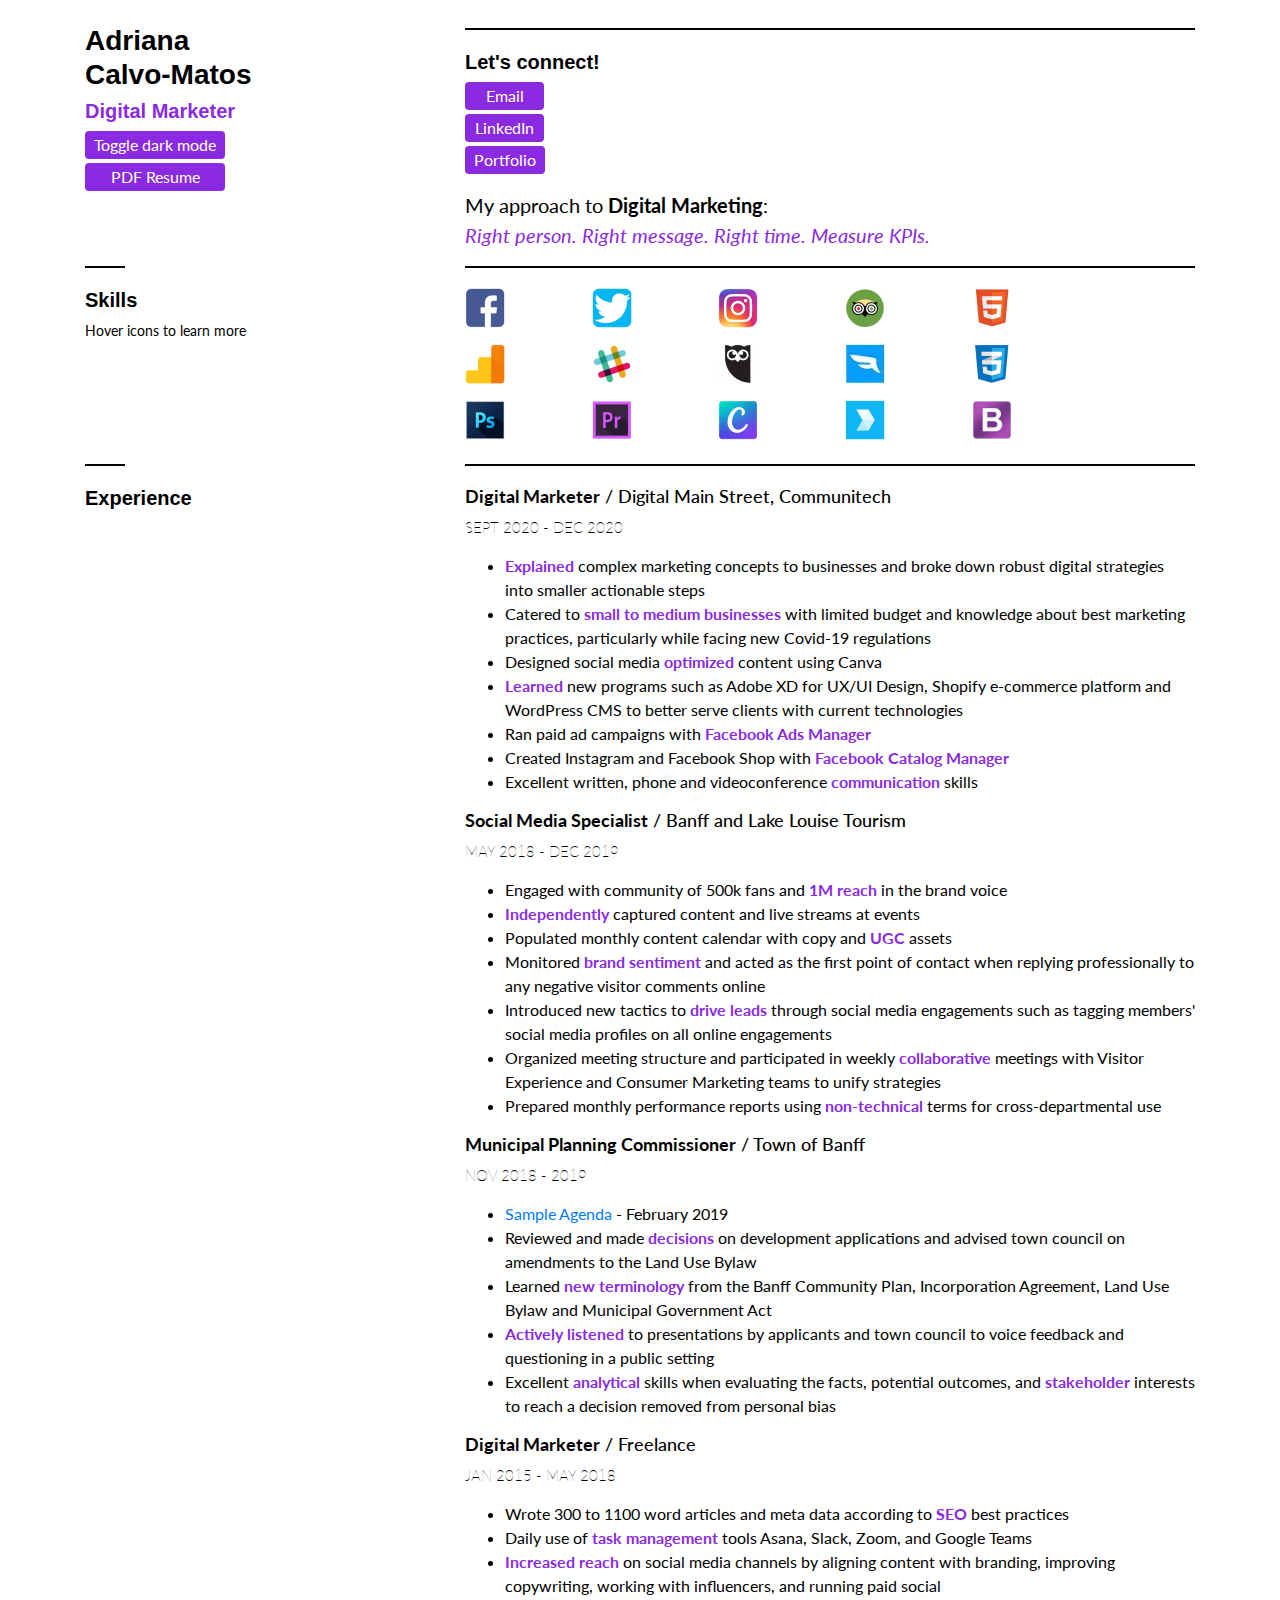
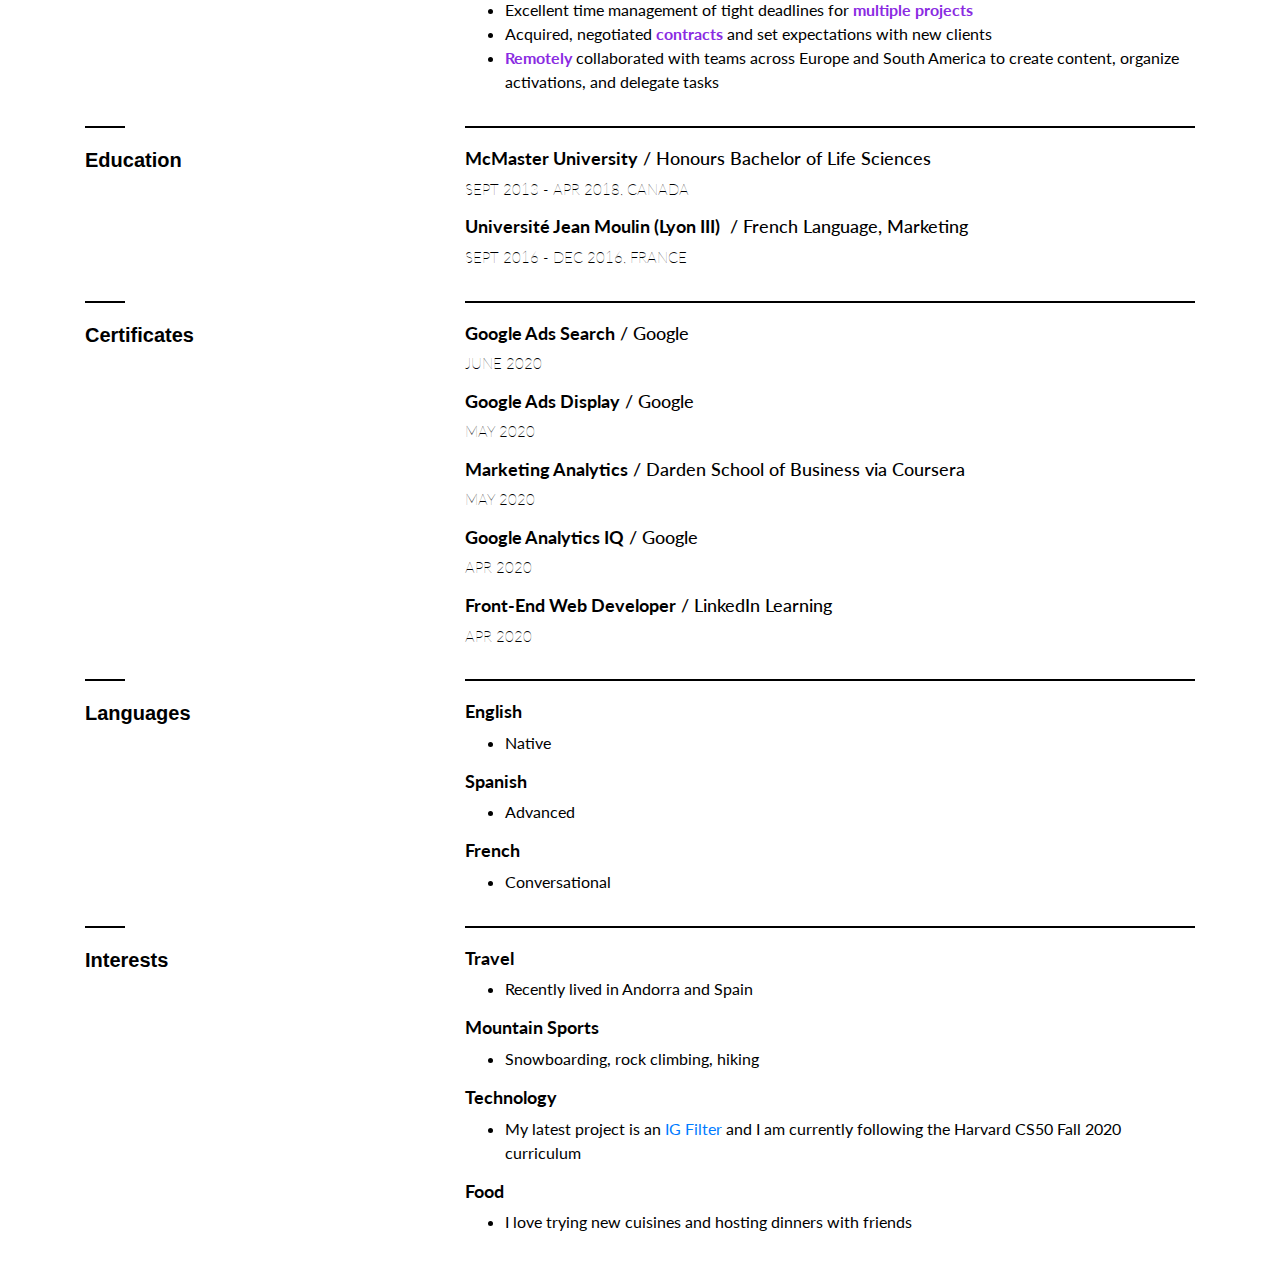
==== index.html @ 79408000 "Index and Style Update" ====
<!DOCTYPE html>
<html lang="en">
  <head>
    <meta charset="UTF-8">
    <meta name="viewport" content="width=device-width, initial-scale=1.0, shrink-to-fit=no">
    <meta name="description" content="Professional resume for a Digital Marketer coded from scratch with HTML, CSS, Bootstrap 4 and Java Script.">
    <meta name="revised" content="Digital Marketer Resume, 16/11/2020">
    <meta name="author" content="Adriana Calvo-Matos">
    <!-- Bootstrap 4 -->
    <!-- <link rel="stylesheet" href="https://stackpath.bootstrapcdn.com/bootstrap/4.3.1/css/bootstrap.min.css" integrity="sha384-ggOyR0iXCbMQv3Xipma34MD+dH/1fQ784/j6cY/iJTQUOhcWr7x9JvoRxT2MZw1T" crossorigin="anonymous"> -->
    <link rel="stylesheet" href="https://maxcdn.bootstrapcdn.com/bootstrap/4.0.0/css/bootstrap.min.css" integrity="sha384-Gn5384xqQ1aoWXA+058RXPxPg6fy4IWvTNh0E263XmFcJlSAwiGgFAW/dAiS6JXm" crossorigin="anonymous">

    <!-- Title  -->
    <title>Adriana Calvo-Matos, Digital Marketer</title>
    <link href="https://fonts.googleapis.com/css2?family=Raleway&display=swap" rel="stylesheet">
    <link href="https://fonts.googleapis.com/css2?family=Lato&display=swap" rel="stylesheet">
    <link rel="stylesheet" type="text/css" href="style.css">
  </head>
  <body>
    <main>
      <div class="container">
        <div class="row pb-2">
          <div class="col-sm-4 pt-4">
            <header>
              <h1>Adriana <br/> Calvo-Matos</h1>
              <h2 class="pop">Digital Marketer</h2>
              
              <!-- Toggle button for dark-mode -->
              <div class="btn btn-primary btn-4" onclick="darkMode()">Toggle dark mode</div>
              <script>
                function darkMode() {
                  var element = document.body;
                  element.classList.toggle("dark-mode");
                }
              </script>
              </br>
              <a class="btn btn-primary btn-5" href="uploads/Adriana_Resume_Github_Draft.pdf" target="_blank">PDF Resume</a>
            </header>
          </div>
          <div class="col-sm-8 long-border top-padding pt-2">
            <h2>Let's connect!</h2>
            <ul class="list-unstyled">
              <li class="pb-1"><a class="btn btn-primary btn-1" href="mailto:adriana.calvomatos@gmail.com?" role="button">Email</a></li>
              <li class="pb-1"><a class="btn btn-primary btn-2" href="https://www.linkedin.com/in/adriana-cm/"  role="button" target="_blank">LinkedIn</a><li>
              <li><a class="btn btn-primary btn-3" href="https://spark.adobe.com/page/zcS9UrAcLXqsM/"  role="button" target="_blank">Portfolio</a></li>
            </ul>

            <div class="shout-out">
              My approach to <b>Digital Marketing</b>:<br/>
              <div class="pop"><i>Right person. Right message. Right time. Measure KPIs.</i></div>
            </div>
          </div>
        </div>

        <div class="row pb-2">
            <div class="col-sm-4 short-border pt-2">
              <h2>Skills</h2>
              <p class="small">Hover icons to learn more</p>
            </div>
            <div class="col-sm-8 long-border pt-2">
              <div class="row mb-3 justify-content-start">
                  <div class="col-2">
                    <a href="#" data-toggle="tooltip" data-placement="right" title="Facebook">
                      <img class="img-responsive" src="icons/facebook-icon.png" alt="Facebook logo">
                    </a>
                  </div>
                  <div class="col-2">
                    <a href="#" data-toggle="tooltip" data-placement="right" title="Twitter">
                      <img class="img-responsive" src="icons/twitter-icon.png" alt="Twitter logo">
                    </a>
                  </div>
                  <div class="col-2">
                    <a href="#" data-toggle="tooltip" data-placement="right" title="Instagram">
                      <img class="img-responsive" src="icons/instagram-icon.png" alt="Instagram logo">
                    </a>
                  </div>
                  <div class="col-2">
                    <a href="#" data-toggle="tooltip" data-placement="right" title="TripAdvisor">
                      <img class="img-responsive" src="icons/tripadvisor-icon.png" alt="TripAdvisor logo">
                    </a>
                  </div>
                  <div class="col-2">
                    <a href="#" data-toggle="tooltip" data-placement="right" title="HTML5">
                      <img class="img-responsive" src="icons/html-icon.png" alt="HTML logo">  
                    </a> 
                  </div>
              </div>
              <div class="row mb-3 justify-content-start">
                  <div class="col-2">
                    <a href="#" data-toggle="tooltip" data-placement="right" title="Google Analytics">
                      <img class="img-responsive" src="icons/Google-Analytics-icon.png" alt="Google Analytics logo">
                    </a>
                  </div>
                  <div class="col-2">
                    <a href="#" data-toggle="tooltip" data-placement="right" title="Slack">
                      <img class="img-responsive" src="icons/Slack-icon.png" alt="Slack logo">
                    </a>  
                  </div>
                  <div class="col-2">
                    <a href="#" data-toggle="tooltip" data-placement="right" title="Hootsuite">
                      <img class="img-responsive" src="icons/hootesuite-icon.png" alt="Hootesuite logo">
                    </a>  
                  </div>
                  <div class="col-2">
                    <a href="#" data-toggle="tooltip" data-placement="right" title="Falcon.io">
                      <img class="img-responsive" src="icons/falcon-icon.jpg" alt="Falcon Social logo">
                    </a>  
                  </div>
                  <div class="col-2">
                    <a href="#" data-toggle="tooltip" data-placement="right" title="CSS3">
                      <img class="img-responsive" src="icons/css3-icon.png" alt="CSS logo">  
                    </a>   
                  </div>
              </div>
              <div class="row pb-2 justify-content-start">
                  <div class="col-2">
                    <a href="#" data-toggle="tooltip" data-placement="right" title="Photoshop">
                      <img class="img-responsive" src="icons/photoshop-icon.png" alt="Adobe Photoshop logo">
                    </a>
                  </div>
                  <div class="col-2">
                    <a href="#" data-toggle="tooltip" data-placement="right" title="Premiere Pro">
                      <img class="img-responsive" src="icons/premiere-pro-icon.png" alt="Adobe Premiere Pro logo">
                    </a>  
                  </div>
                  <div class="col-2">
                    <a href="#" data-toggle="tooltip" data-placement="right" title="Canva">
                      <img class="img-responsive" src="icons/canva-icon.png" alt="Canva logo">
                    </a>  
                  </div>
                  <div class="col-2">
                    <a href="#" data-toggle="tooltip" data-placement="right" title="Crowdriff">
                      <img class="img-responsive" src="icons/crowdriff-icon.png" alt="Crowdriff logo">
                    </a>
                  </div>
                  <div class="col-2">
                    <a href="#" data-toggle="tooltip" data-placement="right" title="Bootstrap 4">
                      <img class="img-responsive" src="icons/bootstrap-icon.png" alt="Bootstrap 4 logo">   
                    </a>
                  </div>
              </div>
            </div> 
        </div>

        <div class="row pb-2">
         <div class="col-sm-4 short-border pt-2">    
           <h2>Experience</h2>
         </div>
         <div class="col-sm-8 long-border pt-2">         
              <h3><b>Digital Marketer</b> / Digital Main Street, Communitech</h3>
              <p class="date">SEPT 2020 - DEC 2020</p>
                <ul>
                  <li><div class="pop">Explained</div> complex marketing concepts to businesses and broke down robust digital strategies into smaller actionable steps</li>
                  <li>Catered to <div class="pop">small to medium businesses</div> with limited budget and knowledge about best marketing practices, particularly while facing new Covid-19 regulations</li>
                  <li>Designed ​social media <div class="pop">optimized</div> content using Canva</li>
                  <li><div class="pop">Learned</div> new programs such as Adobe XD for UX/UI Design, Shopify e-commerce platform and WordPress CMS to better serve clients with current technologies</li>
                  <li>Ran paid ad campaigns with <div class="pop">Facebook Ads Manager</div></li>
                  <li>Created Instagram and Facebook Shop with <div class="pop">Facebook Catalog Manager</div></li>
                  <li>Excellent written, phone and videoconference <div class="pop">communication</div> skills</li>
                </ul>

              <h3><b>Social Media Specialist</b> / Banff and Lake Louise Tourism</h3> 
              <p class="date">MAY 2018 - DEC 2019</p>
                <ul>
                   <li>Engaged with community of 500k fans and ​<div class="pop">1M reach</div>​ in the brand voice</li>
                   <li><div class="pop">Independently</div> captured content and live streams at events​</li>
                   <li>Populated monthly content calendar with copy and <div class="pop">UGC</div> assets</li>
                   <li>Monitored <div class="pop">brand sentiment</div> and acted as the first point of contact when replying professionally to any negative visitor comments online</li>
                   <li>Introduced new tactics to <div class="pop">drive leads</div> through social media engagements such as tagging members' social media profiles on all online engagements</li>
                   <li>Organized meeting structure and participated in weekly <div class="pop">collaborative</div> meetings with Visitor Experience and Consumer Marketing teams to unify strategies</li>
                   <li>Prepared monthly performance reports using <div class="pop">non-technical</div> terms for cross-departmental use</li>
                 </ul>

              <h3><b>Municipal Planning Commissioner</b> / Town of Banff</h3>
              <p class="date">NOV 2018 - 2019</p>
                <ul>
                  <li><a href="https://www.banff.ca/AgendaCenter/ViewFile/Agenda/_02262019-783">Sample Agenda</a> - February 2019</li>
                  <li>Reviewed and made ​<div class="pop">decisions</div> ​on development applications and advised town council on amendments to the Land Use Bylaw</li>
                  <li>Learned <div class="pop">new terminology</div> from the Banff Community Plan, Incorporation Agreement, Land Use Bylaw and Municipal Government Act</li>
                  <li><div class="pop">Actively listened</div> to presentations by applicants and town council to voice feedback and questioning in a ​public ​setting</li>
                  <li>Excellent <div class="pop">analytical</div> skills when evaluating  the facts, potential outcomes, and <div class="pop">stakeholder</div> ​interests to reach a decision removed from personal bias</li>
                </ul>

              <h3><b>Digital Marketer</b> / Freelance</h3>
              <p class="date">JAN 2015 - MAY 2018</p>
                <ul>
                  <li>Wrote 300 to 1100 word articles and meta data according to <div class="pop">SEO</div> best practices</li>
                  <li>Daily use of <div class="pop">task management</div> tools Asana, Slack, Zoom, and Google Teams</li>
                  <li><div class="pop">Increased reach</div> on social media channels by aligning content with branding, improving copywriting, working  with influencers, and running paid social</li>
                  <li>Excellent time management of tight deadlines for <div class="pop">multiple projects</div></li>
                  <li>Acquired, negotiated <div class="pop">contracts</div> and set expectations with new clients</li>
                  <li><div class="pop">Remotely</div> collaborated with teams across Europe and South America to create content, organize activations, and delegate tasks</li>
                </ul>
          </div>
        </div>

        <div class="row pb-2">
          <div class="col-sm-4 short-border pt-2">        
            <h2>Education</h2>
          </div>
          <div class="col-sm-8 long-border pt-2">  
            <h3><b>McMaster University</b>  / ​Honours Bachelor of Life Sciences</h3>
            <p class="date">SEPT 2013 - APR 2018, CANADA</p>

            <h3><b>Université Jean Moulin (Lyon III)</b>​ ​ ​/ French Language, Marketing</h3>
            <p class="date">SEPT 2016 - DEC 2016, FRANCE</p>
          </div>
        </div>
        
        <div class="row pb-2">
          <div class="col-sm-4 short-border pt-2">
            <h2>Certificates</h2>
          </div> 
          <div class="col-sm-8 long-border pt-2">   
            <h3><b>Google Ads Search</b> / Google</h3>
            <p class="date">JUNE 2020</p>

            <h3><b>Google Ads Display</b>  / ​Google</h3>
            <p class="date">MAY 2020</p>

            <h3><b>Marketing Analytics</b>  / ​Darden School of Business via Coursera</h3>
            <p class="date">MAY 2020</p>

            <h3><b>Google Analytics IQ</b>  / ​Google</h3>
            <p class="date">APR 2020</p>

            <h3><b>Front-End Web Developer</b>  / ​LinkedIn Learning</h3>
            <p class="date">APR 2020</p>
          </div>
        </div>

        <div class="row pb-2">
          <div class="col-sm-4 short-border pt-2">  
           <h2>Languages</h2>
          </div>
          <div class="col-sm-8 long-border pt-2">
           <h3><b>English</b></h3> 
              <ul>
                <li>Native</li>
              </ul>
           <h3><b>Spanish</b></h3>
            <ul>
              <li>Advanced</li>
            </ul>
           <h3><b>French</b></h3>
            <ul>
              <li>Conversational</li>
            </ul>
          </div>
        </div>  

        <div class="row pb-2">
          <div class="col-sm-4 short-border pt-2">
           <h2>Interests</h2>
          </div>
          <div class="col-sm-8 long-border pt-2">
           <h3><b>Travel</b></h3>
              <ul>
                <li>Recently lived in Andorra and Spain</li>
              </ul>
           <h3><b>Mountain Sports</b></h3>
            <ul>
              <li>Snowboarding, rock climbing, hiking</li>
            </ul>
           <h3><b>Technology</b></h3>
            <ul>
              <li>My latest project is an <a href="https://www.instagram.com/ar/1114067928956225/" target="_blank">IG Filter</a> and I am currently following the Harvard CS50 Fall 2020 curriculum</li>
            </ul>  
           <h3><b>Food</b></h3>
            <ul>
              <li>I love trying new cuisines and hosting dinners with friends</li>
            </ul>  
          </div>
        </div>  
        <div>
          <!-- Include all compiled plugins (below), or include individual files as needed -->
          <!-- <script src = "js/bootstrap.min.js"></script> -->
          <!-- jQuery (necessary for Bootstrap's JavaScript plugins) -->
          <!-- <script src = "https://code.jquery.com/jquery.js"></script> -->

          <!-- Optional JavaScript -->
          <!-- jQuery first, then Popper.js, then Bootstrap JS -->

          <script src="https://code.jquery.com/jquery-3.2.1.slim.min.js" integrity="sha384-KJ3o2DKtIkvYIK3UENzmM7KCkRr/rE9/Qpg6aAZGJwFDMVNA/GpGFF93hXpG5KkN" crossorigin="anonymous"></script>
          <script src="https://cdnjs.cloudflare.com/ajax/libs/popper.js/1.12.9/umd/popper.min.js" integrity="sha384-ApNbgh9B+Y1QKtv3Rn7W3mgPxhU9K/ScQsAP7hUibX39j7fakFPskvXusvfa0b4Q" crossorigin="anonymous"></script>
          <script src="https://maxcdn.bootstrapcdn.com/bootstrap/4.0.0/js/bootstrap.min.js" integrity="sha384-JZR6Spejh4U02d8jOt6vLEHfe/JQGiRRSQQxSfFWpi1MquVdAyjUar5+76PVCmYl" crossorigin="anonymous"></script>
         

          <script>
            $(function () {
              $('[data-toggle="tooltip"]').tooltip()
            })
          </script>
        </div>
      </div>    
    </main> 
  </body>
</html>
---- style.css ----
.small
{
    font-size: 14px;
}

/* Dark Mode */
.dark-mode {
    background-color: #18191a;
    /* background-color: #1e1e1e; lighter*/
    color: white;
}

.dark-mode .pop {
    color: #c584b1;
}

.dark-mode .btn {
    background: #c584b1;
}
.dark-mode .short-border:before {
    background: white;
}

.dark-mode .long-border:before {
    background:white;
}

/* Keywords that stand out */
.pop {
    color: blueviolet;
}

li .pop {
    font-weight: bold;
    display: inline;
}

/* Buttons */
.btn {
    background: blueviolet;
    text-decoration: none;
    border: none;
}

.btn:hover {
    background:black;
}

/* Email */
.btn-1 {
    padding: 2px 20.5px;
}

/* LinkedIn */
.btn-2 {
    padding: 2px 10px;
}

/* Portfolio */
.btn-3 {
    padding: 2px 9px;
}

/* Toggle Dark Mode */
.btn-4 {
    padding: 2px 9px;
    margin-bottom: 4px;
}

/* PDF Resume */
.btn-5 {
    padding: 2px 25.5px;
}

/* Text Styles */
h1 {
    font-size: 28px;
    font-weight: bold;
}

h2 {
    font-size: 20px;
    font-weight: bold;
}

h3 {
    font-size:18px;
}

p {
    font-size: 16px;
}

ul {
    font-size: 16px;
    margin-top: 0px;
}

body {
    font-family: 'Lato', sans-serif;
    line-height: 1.5;
    color: inherit;
}
h1, h2 {
    font-family: ‘Raleway’, sans-serif;
    line-height: 1.2;
    color: inherit;
}

.date {
    font-weight: 100;
    font-size: 15px;
}

/* My approach... */
.shout-out {
    font-size: 20px;
}
 
/* Dividing lines */
.short-border:before {
    background: black;
    display: block;
    content: '';
    height: 2px;
    margin-bottom: 20px;
    margin-top: 0px;
    width: 40px;
}

.long-border:before {
    background: black;
    display: block;
    content: '';
    height: 2px;
    margin-bottom: 20px;
    width: 100%;
}

/* Top of page padding */
.top-padding {
    margin-top: 20px;
}
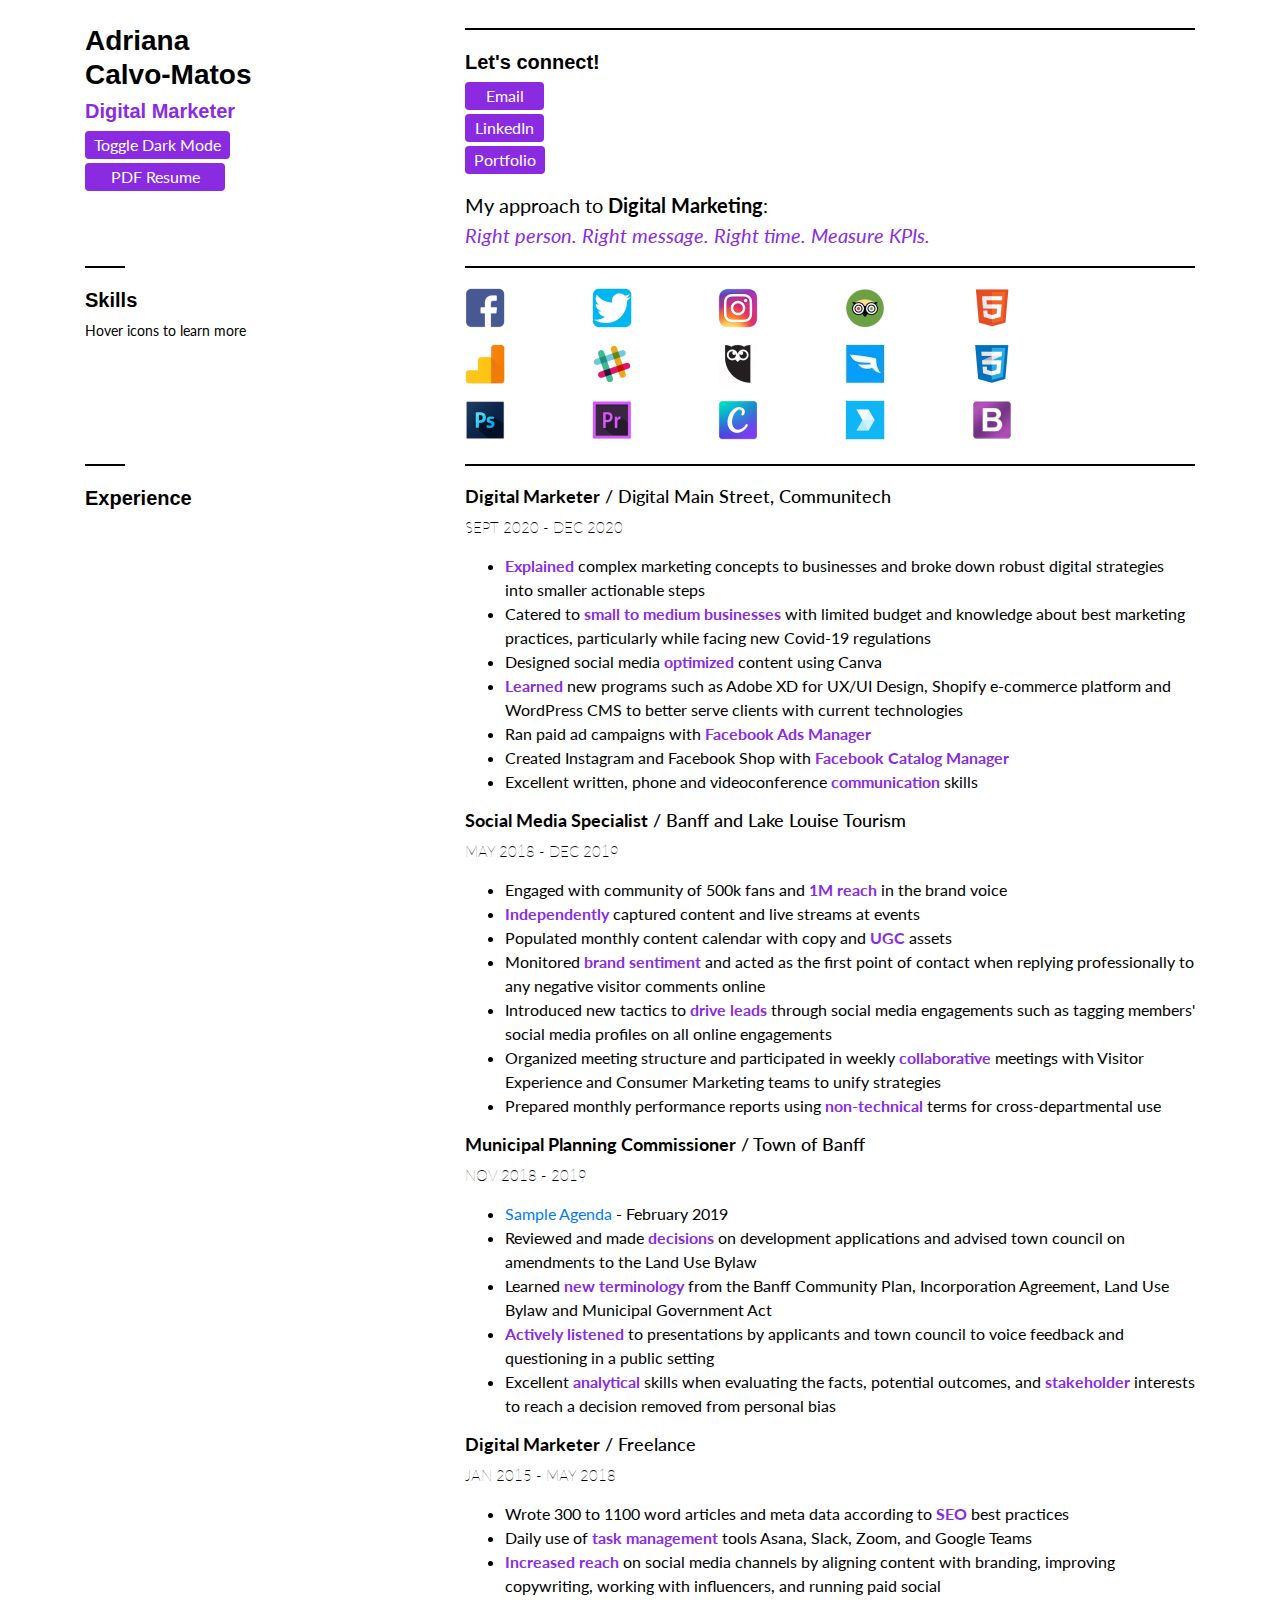
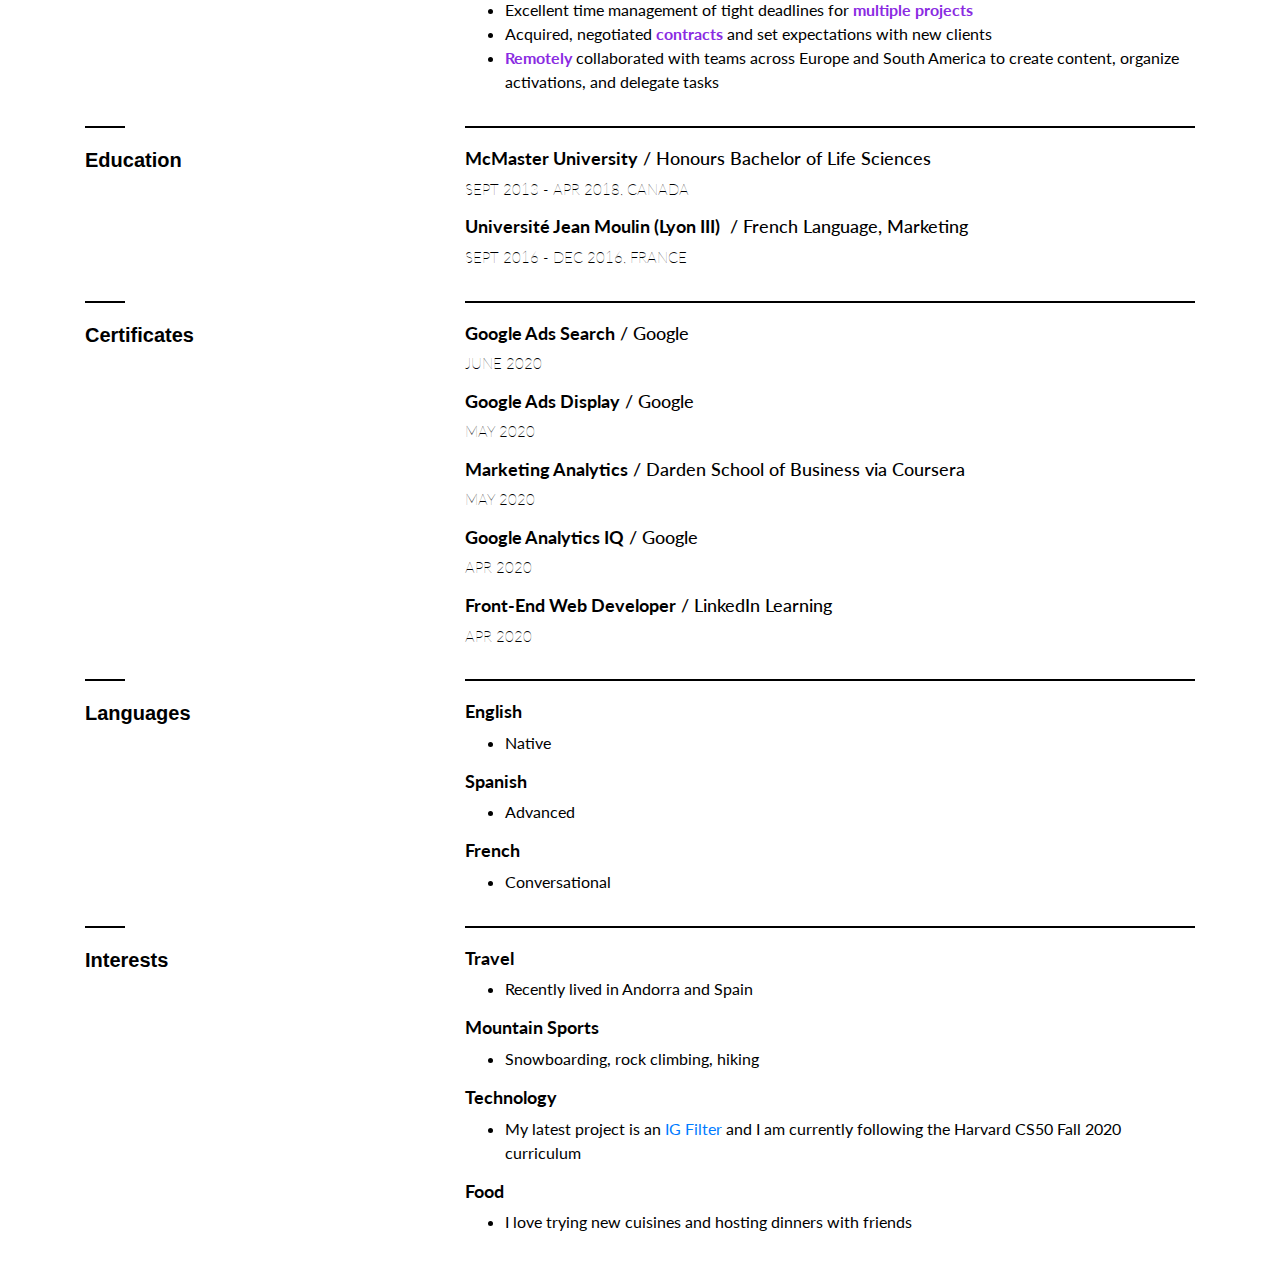
==== commit 56af8428: "Update Index" ====
--- a/index.html
+++ b/index.html
@@ -26,7 +26,7 @@
               <h2 class="pop">Digital Marketer</h2>
               
               <!-- Toggle button for dark-mode -->
-              <div class="btn btn-primary btn-4" onclick="darkMode()">Toggle dark mode</div>
+              <div class="btn btn-primary btn-4" onclick="darkMode()">Toggle Dark Mode</div>
               <script>
                 function darkMode() {
                   var element = document.body;
--- a/style.css
+++ b/style.css
@@ -1,8 +1,3 @@
-.small
-{
-    font-size: 14px;
-}
-
 /* Dark Mode */
 .dark-mode {
     background-color: #18191a;
@@ -96,6 +91,11 @@
     margin-top: 0px;
 }
 
+.small
+{
+    font-size: 14px;
+}
+
 body {
     font-family: 'Lato', sans-serif;
     line-height: 1.5;
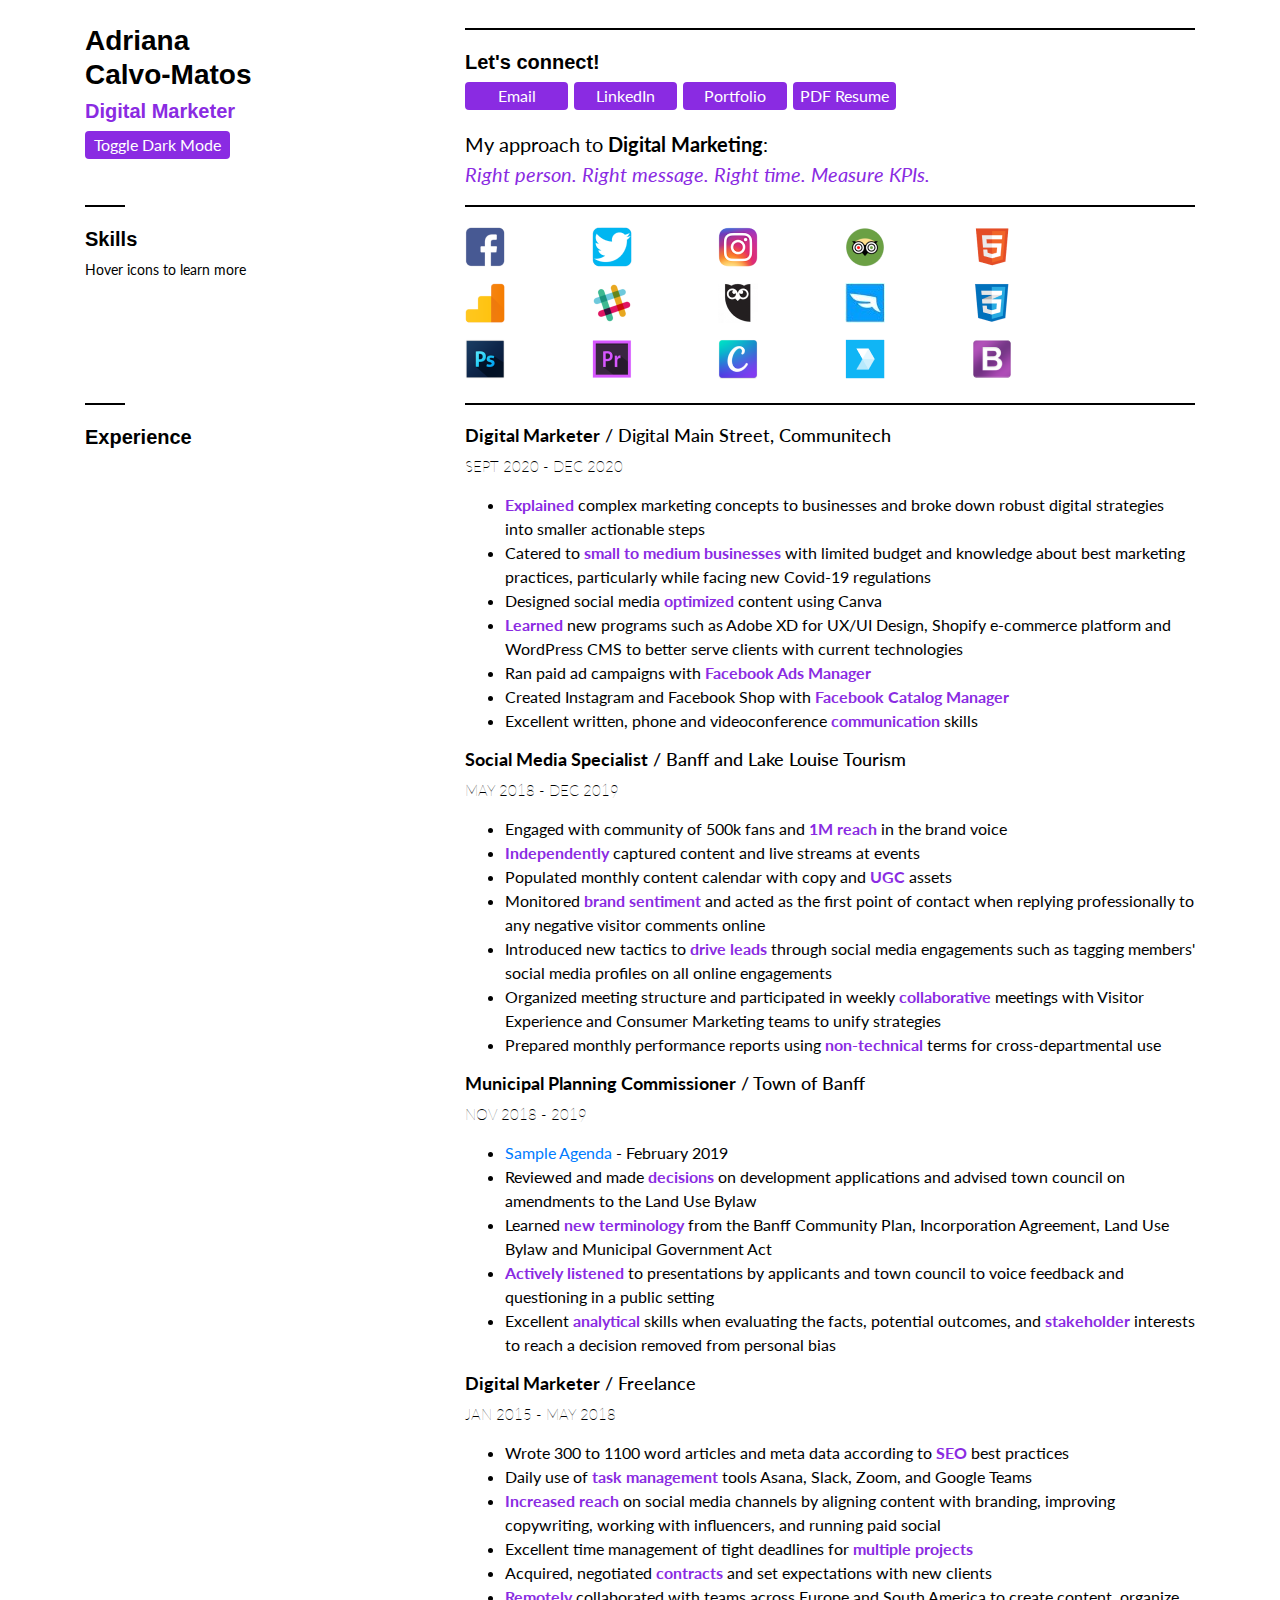
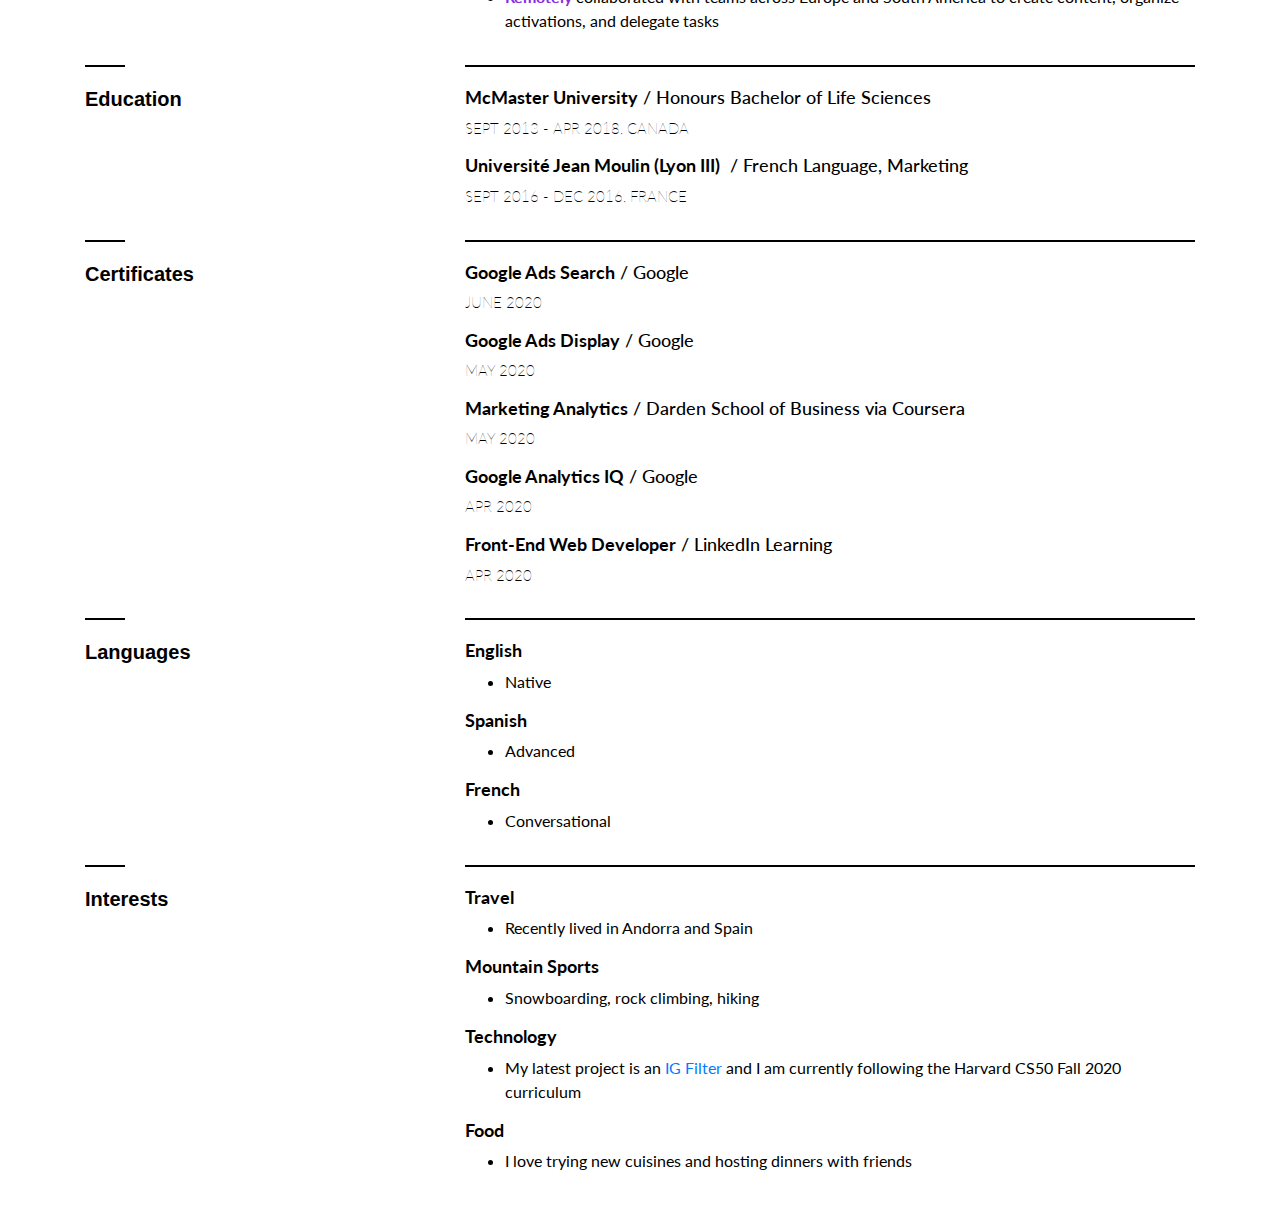
==== commit 95108355: "Index and Summary Update" ====
--- a/index.html
+++ b/index.html
@@ -34,16 +34,17 @@
                 }
               </script>
               </br>
-              <a class="btn btn-primary btn-5" href="uploads/Adriana_Resume_Github_Draft.pdf" target="_blank">PDF Resume</a>
+              <!-- <a class="btn btn-primary btn-5" href="uploads/Adriana_Resume_Github_Draft.pdf" target="_blank">PDF Resume</a> -->
             </header>
           </div>
           <div class="col-sm-8 long-border top-padding pt-2">
             <h2>Let's connect!</h2>
-            <ul class="list-unstyled">
-              <li class="pb-1"><a class="btn btn-primary btn-1" href="mailto:adriana.calvomatos@gmail.com?" role="button">Email</a></li>
-              <li class="pb-1"><a class="btn btn-primary btn-2" href="https://www.linkedin.com/in/adriana-cm/"  role="button" target="_blank">LinkedIn</a><li>
-              <li><a class="btn btn-primary btn-3" href="https://spark.adobe.com/page/zcS9UrAcLXqsM/"  role="button" target="_blank">Portfolio</a></li>
-            </ul>
+            <div class="xs-size">
+              <a class="btn btn-primary btn-1" href="mailto:adriana.calvomatos@gmail.com?" role="button">Email</a>
+              <a class="btn btn-primary btn-2" href="https://www.linkedin.com/in/adriana-cm/"  role="button" target="_blank">LinkedIn</a>
+              <a class="btn btn-primary btn-3" href="https://spark.adobe.com/page/zcS9UrAcLXqsM/"  role="button" target="_blank">Portfolio</a>
+              <a class="btn btn-primary btn-5" href="uploads/Adriana_Resume_Github_Draft.pdf" target="_blank">PDF Resume</a>
+            </div>
 
             <div class="shout-out">
               My approach to <b>Digital Marketing</b>:<br/>
--- a/style.css
+++ b/style.css
@@ -43,28 +43,32 @@
 
 /* Email */
 .btn-1 {
-    padding: 2px 20.5px;
+    padding: 2px 32.5px;
+    margin-right: 2px;
+    border-bottom: 2px;
 }
 
 /* LinkedIn */
 .btn-2 {
-    padding: 2px 10px;
+    padding: 2px 22px;
+    margin-right: 2px;
 }
 
 /* Portfolio */
 .btn-3 {
-    padding: 2px 9px;
+    padding: 2px 21px;
+    margin-right: 2px;
 }
 
 /* Toggle Dark Mode */
 .btn-4 {
     padding: 2px 9px;
-    margin-bottom: 4px;
+    /* margin-bottom: 4px; */
 }
 
 /* PDF Resume */
 .btn-5 {
-    padding: 2px 25.5px;
+    padding: 2px 7px;
 }
 
 /* Text Styles */
@@ -115,6 +119,7 @@
 /* My approach... */
 .shout-out {
     font-size: 20px;
+    margin-top: 19px;
 }
  
 /* Dividing lines */
@@ -142,5 +147,31 @@
     margin-top: 20px;
 }
 
+/* Media Queries - this point and above*/
+@media (max-width: 992px){
+   
+}
+
+@media (max-width: 768px){
+    .small {
+        display: none;
+    }
+
+}
+
+@media (max-width: 576px){
+    .short-border:before {
+        display: none;
+    }
+
+    .xs-size {
+        width: 50%;;
+    }
+
+    .btn-1, .btn-2, .btn-3 {
+        margin-bottom: 5px;
+    }
+
+}
 
             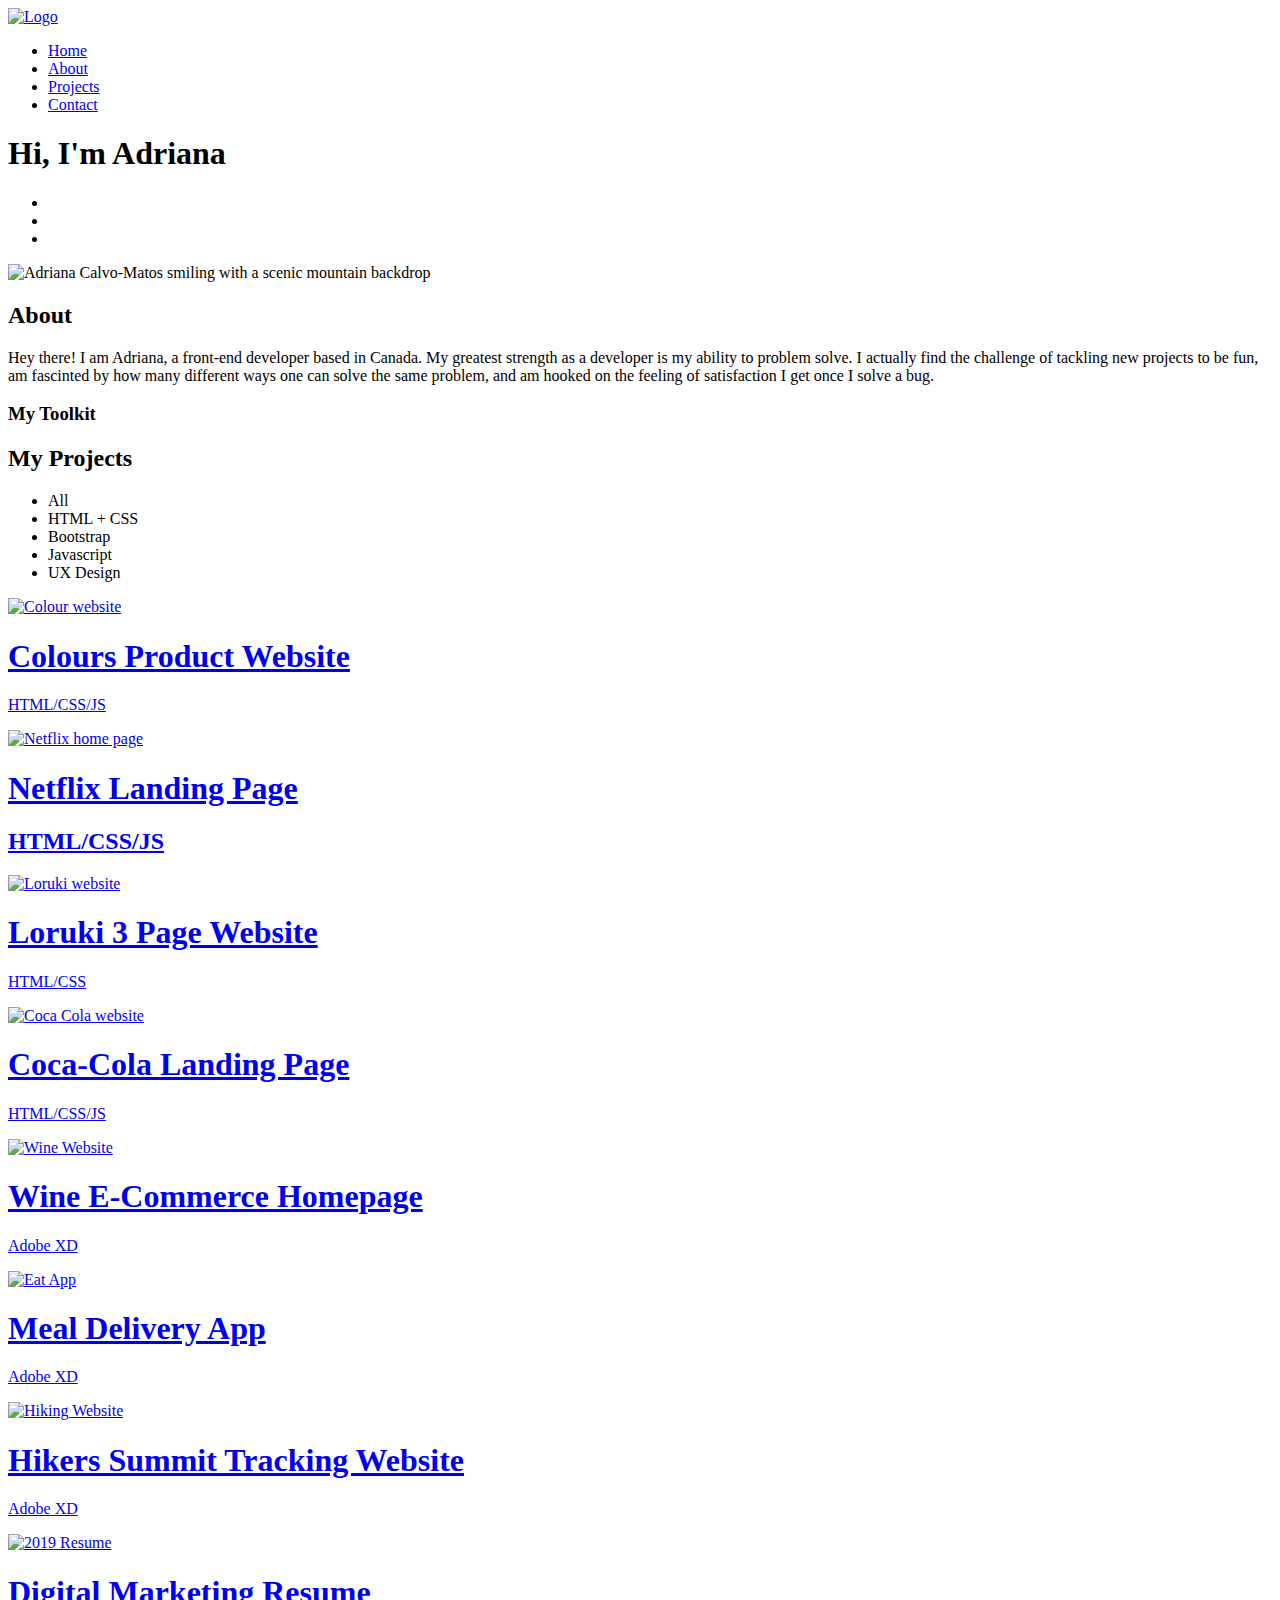
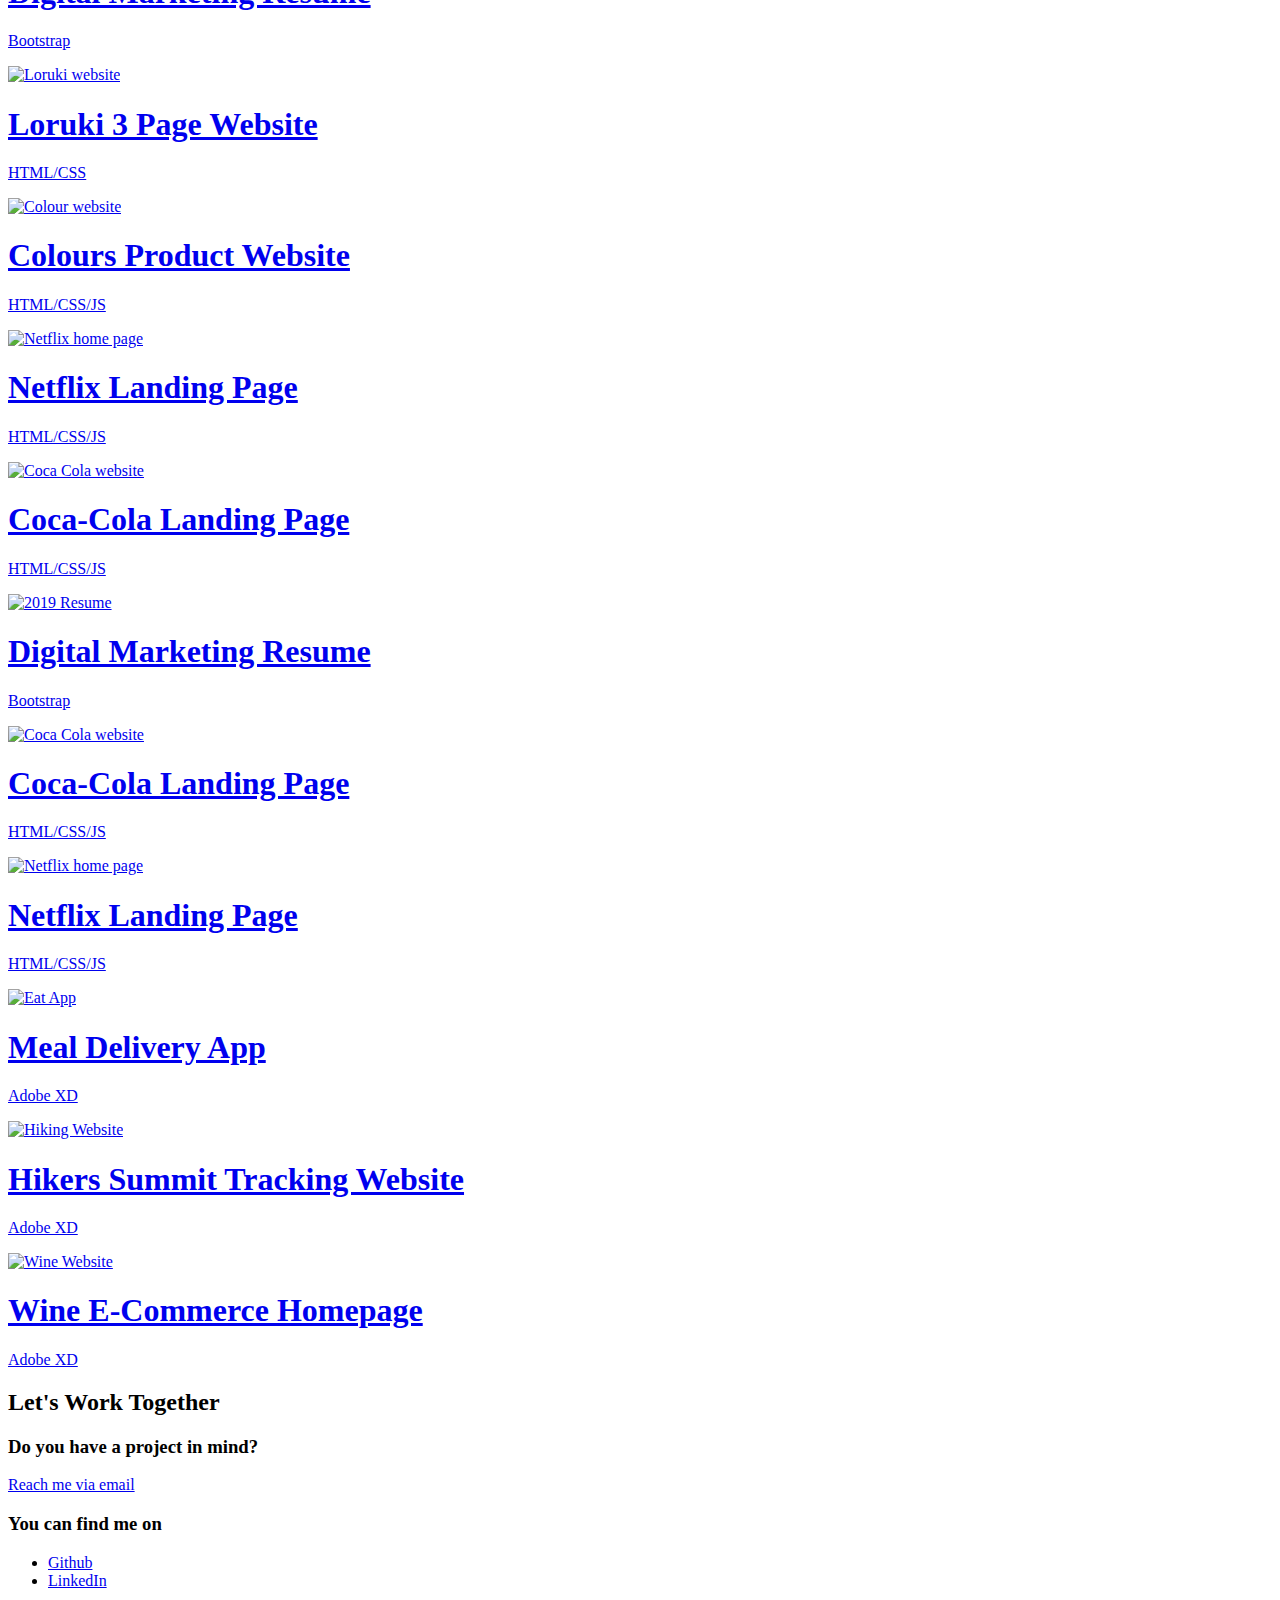
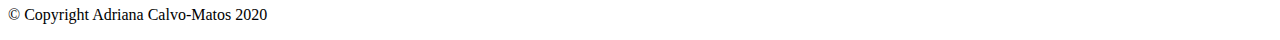
==== commit 1214e936: "HTML and Netflix Update" ====
--- a/index.html
+++ b/index.html
@@ -1,300 +1,522 @@
 <!DOCTYPE html>
 <html lang="en">
-  <head>
+<head>
     <meta charset="UTF-8">
-    <meta name="viewport" content="width=device-width, initial-scale=1.0, shrink-to-fit=no">
-    <meta name="description" content="Professional resume for a Digital Marketer coded from scratch with HTML, CSS, Bootstrap 4 and Java Script.">
-    <meta name="revised" content="Digital Marketer Resume, 16/11/2020">
-    <meta name="author" content="Adriana Calvo-Matos">
-    <!-- Bootstrap 4 -->
-    <!-- <link rel="stylesheet" href="https://stackpath.bootstrapcdn.com/bootstrap/4.3.1/css/bootstrap.min.css" integrity="sha384-ggOyR0iXCbMQv3Xipma34MD+dH/1fQ784/j6cY/iJTQUOhcWr7x9JvoRxT2MZw1T" crossorigin="anonymous"> -->
-    <link rel="stylesheet" href="https://maxcdn.bootstrapcdn.com/bootstrap/4.0.0/css/bootstrap.min.css" integrity="sha384-Gn5384xqQ1aoWXA+058RXPxPg6fy4IWvTNh0E263XmFcJlSAwiGgFAW/dAiS6JXm" crossorigin="anonymous">
-
-    <!-- Title  -->
-    <title>Adriana Calvo-Matos, Digital Marketer</title>
-    <link href="https://fonts.googleapis.com/css2?family=Raleway&display=swap" rel="stylesheet">
-    <link href="https://fonts.googleapis.com/css2?family=Lato&display=swap" rel="stylesheet">
-    <link rel="stylesheet" type="text/css" href="style.css">
-  </head>
-  <body>
-    <main>
-      <div class="container">
-        <div class="row pb-2">
-          <div class="col-sm-4 pt-4">
-            <header>
-              <h1>Adriana <br/> Calvo-Matos</h1>
-              <h2 class="pop">Digital Marketer</h2>
-              
-              <!-- Toggle button for dark-mode -->
-              <div class="btn btn-primary btn-4" onclick="darkMode()">Toggle Dark Mode</div>
-              <script>
-                function darkMode() {
-                  var element = document.body;
-                  element.classList.toggle("dark-mode");
-                }
-              </script>
-              </br>
-              <!-- <a class="btn btn-primary btn-5" href="uploads/Adriana_Resume_Github_Draft.pdf" target="_blank">PDF Resume</a> -->
-            </header>
-          </div>
-          <div class="col-sm-8 long-border top-padding pt-2">
-            <h2>Let's connect!</h2>
-            <div class="xs-size">
-              <a class="btn btn-primary btn-1" href="mailto:adriana.calvomatos@gmail.com?" role="button">Email</a>
-              <a class="btn btn-primary btn-2" href="https://www.linkedin.com/in/adriana-cm/"  role="button" target="_blank">LinkedIn</a>
-              <a class="btn btn-primary btn-3" href="https://spark.adobe.com/page/zcS9UrAcLXqsM/"  role="button" target="_blank">Portfolio</a>
-              <a class="btn btn-primary btn-5" href="uploads/Adriana_Resume_Github_Draft.pdf" target="_blank">PDF Resume</a>
+    <meta name="viewport" content="width=device-width, initial-scale=1.0">
+    <link rel="stylesheet" href="https://use.fontawesome.com/releases/v5.15.1/css/all.css" integrity="sha384-vp86vTRFVJgpjF9jiIGPEEqYqlDwgyBgEF109VFjmqGmIY/Y4HV4d3Gp2irVfcrp" crossorigin="anonymous">
+    <link rel="stylesheet" href="styles.css">
+    <title>Adriana Calvo-Matos | Front-End Developer </title>
+</head>
+<body>
+    <!-- Navbar -->
+    <header id="header">
+        <div class="container">
+            <nav class="nav-main">
+                <div class="logo">
+                    <a href="#intro">
+                        <div class="logo-box"><img src="images/Adriana-logo.svg" alt="Logo"></div>
+                    </a>
+                </div>
+                <ul class="nav-links">
+                    <li><a href="#header">Home</a></li>
+                    <li><a href="#about">About</a></li>
+                    <li><a href="#projects">Projects</a></li>
+                    <li><a href="#contact">Contact</a></li>
+                </ul>
+                <div class="burger">
+                    <div class="line1"></div>
+                    <div class="line2"></div>
+                    <div class="line3"></div>
+                </div>
+            </nav>
+        </div>
+    </header>
+    <!-- End Navbar -->
+    
+    <!-- Intro -->
+    <section id="intro">
+        <div class="container">
+                <div class="hello">
+                    <h1>Hi, I'm Adriana</h1>
+                    <h2><span class="txt-type" data-wait="1000" data-words='["Web Developer", "Problem Solver", "Digital Marketer"]'></span></h2>
+                    <ul class="social-links btn">
+                        <li><a class="btn btn-1" href="mailto:adriana.calvomatos@gmail.com?"><i class="far fa-envelope fa-2x"></i></a></li>
+                        <li><a class="btn btn-2" href="https://github.com/wavyadri" role="button" target="_blank"><i class="fab fa-github fa-2x"></i></a></li>
+                        <li><a class="btn btn-3" href="https://www.linkedin.com/in/adriana-cm/" role="button" target="_blank"><i class="fab fa-linkedin fa-2x"></i></a></li>
+                    </ul>
+                </div>
             </div>
-
-            <div class="shout-out">
-              My approach to <b>Digital Marketing</b>:<br/>
-              <div class="pop"><i>Right person. Right message. Right time. Measure KPIs.</i></div>
+        </div>
+    </section>
+    <!-- End Intro -->
+
+    <!-- About -->
+    <section id="about">
+        <div class="container">
+            <div class="grid-3">
+                <div class="about-img-box">
+                    <img class="about-img" src="images/compressedme.jpg" alt="Adriana Calvo-Matos smiling with a scenic mountain backdrop">
+                </div>
+                <div class="flex">
+                    <div class="about-me">
+                        <h2>About</h2>
+                        <p>Hey there! I am Adriana, a front-end developer based in Canada. 
+                            My greatest strength as a developer is my ability to problem solve.
+                            I actually find the challenge of tackling new projects to be fun, am fascinted by how many different ways one can solve the same problem, and am hooked on the feeling of satisfaction I get once I solve a bug.
+                        </p>
+                    </div>
+                    <div class="about-toolkit">
+                        <h3>My Toolkit</h3>
+                        <div class="about-toolkit-icons">
+                            <i class="fab fa-html5 fa-3x"></i>
+                            <i class="fab fa-css3-alt fa-3x"></i>
+                            <i class="fab fa-js-square fa-3x"></i>
+                            <i class="fab fa-bootstrap fa-3x"></i> 
+                        </div>
+                    </div>
+                </div>
             </div>
-          </div>
-        </div>
-
-        <div class="row pb-2">
-            <div class="col-sm-4 short-border pt-2">
-              <h2>Skills</h2>
-              <p class="small">Hover icons to learn more</p>
+        </div>
+    </section>
+    <!-- End About -->
+
+    <!-- Projects -->
+    <section id="projects" class="tab-contents">
+        <div class="container">
+            <h2>My Projects</h2>
+            <nav class="nav-projects">
+                <ul class="nav-links-projects">
+                    <li id="tab-1" class="tab-item tab-highlight">All</li>
+                    <li id="tab-2" class="tab-item">HTML + CSS</li>
+                    <li id="tab-3" class="tab-item">Bootstrap</li>
+                    <li id="tab-4" class="tab-item">Javascript</li>
+                    <li id="tab-5" class="tab-item">UX Design</li>
+                </ul>
+            </nav>
+        </div>
+    </section>
+
+    <section id="projects-tabs" class="tab-content">
+        <div class="container">
+            <!-- Tab 1 -->
+            <div id="tab-1-content" class="tab-content-item show">
+                <div class="grid-4">
+                    <div class="html-css">
+                        <a href="Colours Website/" target="_blank">
+                            <div class="card">
+                                <div class="square">
+                                    <img class="card-img" src="images/colour.png" alt="Colour website">
+                                </div>
+                                    <div class="overlay">
+                                    <div class="card-txt">
+                                        <div class="card-icon">
+                                            <i class="fas fa-external-link-alt fa-2x"></i>
+                                        </div>
+                                        <div class="card-summary">
+                                            <h1>Colours Product Website</h1>
+                                            <p>HTML/CSS/JS</p>
+                                        </div>
+                                    </div>
+                                </div>
+                            </div>
+                        </a>
+                    </div>
+                    <div class="html-css">
+                        <a href="Netflix Landing Page Website/">
+                            <div class="card">
+                                <div class="square">
+                                    <img class="card-img" src="images/netflix.png" alt="Netflix home page">
+                                </div>
+                                    <div class="overlay">
+                                    <div class="card-txt">
+                                        <div class="card-icon">
+                                            <i class="fas fa-external-link-alt fa-2x"></i>
+                                        </div>
+                                        <div class="card-summary">
+                                            <h1>Netflix Landing Page</h1>
+                                            <h2>HTML/CSS/JS</h2>
+                                        </div>
+                                    </div>
+                                </div>
+                            </div>
+                        </a>
+                    </div>  
+                    <div class="html-css">
+                        <a href="Blue Website/" target="_blank">
+                            <div class="card">
+                                <div class="square">
+                                    <img class="card-img" src="images/loruki.png" alt="Loruki website">
+                                </div>
+                                    <div class="overlay">
+                                    <div class="card-txt">
+                                        <div class="card-icon">
+                                            <i class="fas fa-external-link-alt fa-2x"></i>
+                                        </div>
+                                        <div class="card-summary">
+                                            <h1>Loruki 3 Page Website</h1>
+                                            <p>HTML/CSS</p>
+                                        </div>
+                                    </div>
+                                </div>
+                            </div>
+                        </a>
+                    </div>
+                    <div class="javascript">
+                        <a href="Coca-Cola Website/" target="_blank">
+                            <div class="card">
+                                <div class="square">
+                                    <img class="card-img" src="images/cocacola.PNG" alt="Coca Cola website">
+                                </div>
+                                    <div class="overlay">
+                                    <div class="card-txt">
+                                        <div class="card-icon">
+                                            <i class="fas fa-external-link-alt fa-2x"></i>
+                                        </div>
+                                        <div class="card-summary">
+                                            <h1>Coca-Cola Landing Page</h1>
+                                            <p>HTML/CSS/JS</p>
+                                        </div>
+                                    </div>
+                                </div>
+                            </div>
+                        </a>
+                    </div> 
+                    <div class="ux-design">
+                        <a href="https://xd.adobe.com/view/310ae8a0-c2e1-4e36-8dc7-f44d77a626e7-6459/?fullscreen" target="_blank">
+                            <div class="card">
+                                <div class="square">
+                                    <img class="card-img" src="images/wine.PNG" alt="Wine Website">
+                                </div>
+                                    <div class="overlay">
+                                    <div class="card-txt">
+                                        <div class="card-icon">
+                                            <i class="fas fa-external-link-alt fa-2x"></i>
+                                        </div>
+                                        <div class="card-summary">
+                                            <h1>Wine E-Commerce Homepage</h1>
+                                            <p>Adobe XD</p>
+                                        </div>
+                                    </div>
+                                </div>
+                            </div>
+                        </a>
+                    </div>
+                    <div class="ux-design">
+                        <a href="https://xd.adobe.com/view/f6c355e4-9d72-4d73-ba84-506f5e4ced4c-a390/?fullscreen" target="_blank">
+                            <div class="card">
+                                <div class="square">
+                                    <img class="card-img" src="images/eat-app.png" alt="Eat App">
+                                </div>
+                                    <div class="overlay">
+                                    <div class="card-txt">
+                                        <div class="card-icon">
+                                            <i class="fas fa-external-link-alt fa-2x"></i>
+                                        </div>
+                                        <div class="card-summary">
+                                            <h1>Meal Delivery App</h1>
+                                            <p>Adobe XD</p>
+                                        </div>
+                                    </div>
+                                </div>
+                            </div>
+                        </a>
+                    </div> 
+                    <div class="ux-design">
+                        <a href="https://xd.adobe.com/view/1c2e4d6c-afe0-467c-9fbb-8c42897cfa07-497d/?fullscreen" target="_blank">
+                            <div class="card">
+                                <div class="square">
+                                    <img class="card-img" src="images/hike-website.PNG" alt="Hiking Website">
+                                </div>
+                                    <div class="overlay">
+                                    <div class="card-txt">
+                                        <div class="card-icon">
+                                            <i class="fas fa-external-link-alt fa-2x"></i>
+                                        </div>
+                                        <div class="card-summary">
+                                            <h1>Hikers Summit Tracking Website</h1>
+                                            <p>Adobe XD</p>
+                                        </div>
+                                    </div>
+                                </div>
+                            </div>
+                        </a>
+                    </div>
+                    <div class="bootstrap">
+                        <a href="Resume-2019/" target="_blank">
+                            <div class="card">
+                                <div class="square">
+                                    <img class="card-img" src="images/marketing-resume.png" alt="2019 Resume">
+                                </div>
+                                    <div class="overlay">
+                                    <div class="card-txt">
+                                        <div class="card-icon">
+                                            <i class="fas fa-external-link-alt fa-2x"></i>
+                                        </div>
+                                        <div class="card-summary">
+                                            <h1>Digital Marketing Resume</h1>
+                                            <p>Bootstrap</p>
+                                        </div>
+                                    </div>
+                                </div>
+                            </div>
+                        </a>
+                    </div>            
+                </div>   
             </div>
-            <div class="col-sm-8 long-border pt-2">
-              <div class="row mb-3 justify-content-start">
-                  <div class="col-2">
-                    <a href="#" data-toggle="tooltip" data-placement="right" title="Facebook">
-                      <img class="img-responsive" src="icons/facebook-icon.png" alt="Facebook logo">
-                    </a>
-                  </div>
-                  <div class="col-2">
-                    <a href="#" data-toggle="tooltip" data-placement="right" title="Twitter">
-                      <img class="img-responsive" src="icons/twitter-icon.png" alt="Twitter logo">
-                    </a>
-                  </div>
-                  <div class="col-2">
-                    <a href="#" data-toggle="tooltip" data-placement="right" title="Instagram">
-                      <img class="img-responsive" src="icons/instagram-icon.png" alt="Instagram logo">
-                    </a>
-                  </div>
-                  <div class="col-2">
-                    <a href="#" data-toggle="tooltip" data-placement="right" title="TripAdvisor">
-                      <img class="img-responsive" src="icons/tripadvisor-icon.png" alt="TripAdvisor logo">
-                    </a>
-                  </div>
-                  <div class="col-2">
-                    <a href="#" data-toggle="tooltip" data-placement="right" title="HTML5">
-                      <img class="img-responsive" src="icons/html-icon.png" alt="HTML logo">  
-                    </a> 
-                  </div>
-              </div>
-              <div class="row mb-3 justify-content-start">
-                  <div class="col-2">
-                    <a href="#" data-toggle="tooltip" data-placement="right" title="Google Analytics">
-                      <img class="img-responsive" src="icons/Google-Analytics-icon.png" alt="Google Analytics logo">
-                    </a>
-                  </div>
-                  <div class="col-2">
-                    <a href="#" data-toggle="tooltip" data-placement="right" title="Slack">
-                      <img class="img-responsive" src="icons/Slack-icon.png" alt="Slack logo">
-                    </a>  
-                  </div>
-                  <div class="col-2">
-                    <a href="#" data-toggle="tooltip" data-placement="right" title="Hootsuite">
-                      <img class="img-responsive" src="icons/hootesuite-icon.png" alt="Hootesuite logo">
-                    </a>  
-                  </div>
-                  <div class="col-2">
-                    <a href="#" data-toggle="tooltip" data-placement="right" title="Falcon.io">
-                      <img class="img-responsive" src="icons/falcon-icon.jpg" alt="Falcon Social logo">
-                    </a>  
-                  </div>
-                  <div class="col-2">
-                    <a href="#" data-toggle="tooltip" data-placement="right" title="CSS3">
-                      <img class="img-responsive" src="icons/css3-icon.png" alt="CSS logo">  
-                    </a>   
-                  </div>
-              </div>
-              <div class="row pb-2 justify-content-start">
-                  <div class="col-2">
-                    <a href="#" data-toggle="tooltip" data-placement="right" title="Photoshop">
-                      <img class="img-responsive" src="icons/photoshop-icon.png" alt="Adobe Photoshop logo">
-                    </a>
-                  </div>
-                  <div class="col-2">
-                    <a href="#" data-toggle="tooltip" data-placement="right" title="Premiere Pro">
-                      <img class="img-responsive" src="icons/premiere-pro-icon.png" alt="Adobe Premiere Pro logo">
-                    </a>  
-                  </div>
-                  <div class="col-2">
-                    <a href="#" data-toggle="tooltip" data-placement="right" title="Canva">
-                      <img class="img-responsive" src="icons/canva-icon.png" alt="Canva logo">
-                    </a>  
-                  </div>
-                  <div class="col-2">
-                    <a href="#" data-toggle="tooltip" data-placement="right" title="Crowdriff">
-                      <img class="img-responsive" src="icons/crowdriff-icon.png" alt="Crowdriff logo">
-                    </a>
-                  </div>
-                  <div class="col-2">
-                    <a href="#" data-toggle="tooltip" data-placement="right" title="Bootstrap 4">
-                      <img class="img-responsive" src="icons/bootstrap-icon.png" alt="Bootstrap 4 logo">   
-                    </a>
-                  </div>
-              </div>
-            </div> 
-        </div>
-
-        <div class="row pb-2">
-         <div class="col-sm-4 short-border pt-2">    
-           <h2>Experience</h2>
-         </div>
-         <div class="col-sm-8 long-border pt-2">         
-              <h3><b>Digital Marketer</b> / Digital Main Street, Communitech</h3>
-              <p class="date">SEPT 2020 - DEC 2020</p>
-                <ul>
-                  <li><div class="pop">Explained</div> complex marketing concepts to businesses and broke down robust digital strategies into smaller actionable steps</li>
-                  <li>Catered to <div class="pop">small to medium businesses</div> with limited budget and knowledge about best marketing practices, particularly while facing new Covid-19 regulations</li>
-                  <li>Designed ​social media <div class="pop">optimized</div> content using Canva</li>
-                  <li><div class="pop">Learned</div> new programs such as Adobe XD for UX/UI Design, Shopify e-commerce platform and WordPress CMS to better serve clients with current technologies</li>
-                  <li>Ran paid ad campaigns with <div class="pop">Facebook Ads Manager</div></li>
-                  <li>Created Instagram and Facebook Shop with <div class="pop">Facebook Catalog Manager</div></li>
-                  <li>Excellent written, phone and videoconference <div class="pop">communication</div> skills</li>
-                </ul>
-
-              <h3><b>Social Media Specialist</b> / Banff and Lake Louise Tourism</h3> 
-              <p class="date">MAY 2018 - DEC 2019</p>
-                <ul>
-                   <li>Engaged with community of 500k fans and ​<div class="pop">1M reach</div>​ in the brand voice</li>
-                   <li><div class="pop">Independently</div> captured content and live streams at events​</li>
-                   <li>Populated monthly content calendar with copy and <div class="pop">UGC</div> assets</li>
-                   <li>Monitored <div class="pop">brand sentiment</div> and acted as the first point of contact when replying professionally to any negative visitor comments online</li>
-                   <li>Introduced new tactics to <div class="pop">drive leads</div> through social media engagements such as tagging members' social media profiles on all online engagements</li>
-                   <li>Organized meeting structure and participated in weekly <div class="pop">collaborative</div> meetings with Visitor Experience and Consumer Marketing teams to unify strategies</li>
-                   <li>Prepared monthly performance reports using <div class="pop">non-technical</div> terms for cross-departmental use</li>
-                 </ul>
-
-              <h3><b>Municipal Planning Commissioner</b> / Town of Banff</h3>
-              <p class="date">NOV 2018 - 2019</p>
-                <ul>
-                  <li><a href="https://www.banff.ca/AgendaCenter/ViewFile/Agenda/_02262019-783">Sample Agenda</a> - February 2019</li>
-                  <li>Reviewed and made ​<div class="pop">decisions</div> ​on development applications and advised town council on amendments to the Land Use Bylaw</li>
-                  <li>Learned <div class="pop">new terminology</div> from the Banff Community Plan, Incorporation Agreement, Land Use Bylaw and Municipal Government Act</li>
-                  <li><div class="pop">Actively listened</div> to presentations by applicants and town council to voice feedback and questioning in a ​public ​setting</li>
-                  <li>Excellent <div class="pop">analytical</div> skills when evaluating  the facts, potential outcomes, and <div class="pop">stakeholder</div> ​interests to reach a decision removed from personal bias</li>
-                </ul>
-
-              <h3><b>Digital Marketer</b> / Freelance</h3>
-              <p class="date">JAN 2015 - MAY 2018</p>
-                <ul>
-                  <li>Wrote 300 to 1100 word articles and meta data according to <div class="pop">SEO</div> best practices</li>
-                  <li>Daily use of <div class="pop">task management</div> tools Asana, Slack, Zoom, and Google Teams</li>
-                  <li><div class="pop">Increased reach</div> on social media channels by aligning content with branding, improving copywriting, working  with influencers, and running paid social</li>
-                  <li>Excellent time management of tight deadlines for <div class="pop">multiple projects</div></li>
-                  <li>Acquired, negotiated <div class="pop">contracts</div> and set expectations with new clients</li>
-                  <li><div class="pop">Remotely</div> collaborated with teams across Europe and South America to create content, organize activations, and delegate tasks</li>
-                </ul>
-          </div>
-        </div>
-
-        <div class="row pb-2">
-          <div class="col-sm-4 short-border pt-2">        
-            <h2>Education</h2>
-          </div>
-          <div class="col-sm-8 long-border pt-2">  
-            <h3><b>McMaster University</b>  / ​Honours Bachelor of Life Sciences</h3>
-            <p class="date">SEPT 2013 - APR 2018, CANADA</p>
-
-            <h3><b>Université Jean Moulin (Lyon III)</b>​ ​ ​/ French Language, Marketing</h3>
-            <p class="date">SEPT 2016 - DEC 2016, FRANCE</p>
-          </div>
-        </div>
-        
-        <div class="row pb-2">
-          <div class="col-sm-4 short-border pt-2">
-            <h2>Certificates</h2>
-          </div> 
-          <div class="col-sm-8 long-border pt-2">   
-            <h3><b>Google Ads Search</b> / Google</h3>
-            <p class="date">JUNE 2020</p>
-
-            <h3><b>Google Ads Display</b>  / ​Google</h3>
-            <p class="date">MAY 2020</p>
-
-            <h3><b>Marketing Analytics</b>  / ​Darden School of Business via Coursera</h3>
-            <p class="date">MAY 2020</p>
-
-            <h3><b>Google Analytics IQ</b>  / ​Google</h3>
-            <p class="date">APR 2020</p>
-
-            <h3><b>Front-End Web Developer</b>  / ​LinkedIn Learning</h3>
-            <p class="date">APR 2020</p>
-          </div>
-        </div>
-
-        <div class="row pb-2">
-          <div class="col-sm-4 short-border pt-2">  
-           <h2>Languages</h2>
-          </div>
-          <div class="col-sm-8 long-border pt-2">
-           <h3><b>English</b></h3> 
-              <ul>
-                <li>Native</li>
-              </ul>
-           <h3><b>Spanish</b></h3>
-            <ul>
-              <li>Advanced</li>
+
+            <!-- Tab 2 - HTML + CSS -->
+            <div id="tab-2-content" class="tab-content-item">
+                <div class="grid-4">
+                    <div class="html-css">
+                        <a href="Blue Website/" target="_blank">
+                            <div class="card">
+                                <div class="square">
+                                    <img class="card-img" src="images/loruki.png" alt="Loruki website">
+                                </div>
+                                    <div class="overlay">
+                                    <div class="card-txt">
+                                        <div class="card-icon">
+                                            <i class="fas fa-external-link-alt fa-2x"></i>
+                                        </div>
+                                        <div class="card-summary">
+                                            <h1>Loruki 3 Page Website</h1>
+                                            <p>HTML/CSS</p>
+                                        </div>
+                                    </div>
+                                </div>
+                            </div>
+                        </a>
+                    </div>
+                    <div class="html-css">
+                        <a href="Colours Website/" target="_blank">
+                            <div class="card">
+                                <div class="square">
+                                    <img class="card-img" src="images/colour.png" alt="Colour website">
+                                </div>
+                                    <div class="overlay">
+                                    <div class="card-txt">
+                                        <div class="card-icon">
+                                            <i class="fas fa-external-link-alt fa-2x"></i>
+                                        </div>
+                                        <div class="card-summary">
+                                            <h1>Colours Product Website</h1>
+                                            <p>HTML/CSS/JS</p>
+                                        </div>
+                                    </div>
+                                </div>
+                            </div>
+                        </a>
+                    </div>
+                    <div class="html-css">
+                        <a href="Netflix Landing Page Website/" target="_blank">
+                            <div class="card">
+                                <div class="square">
+                                    <img class="card-img" src="images/netflix.png" alt="Netflix home page">
+                                </div>
+                                    <div class="overlay">
+                                    <div class="card-txt">
+                                        <div class="card-icon">
+                                            <i class="fas fa-external-link-alt fa-2x"></i>
+                                        </div>
+                                        <div class="card-summary">
+                                            <h1>Netflix Landing Page</h1>
+                                            <p>HTML/CSS/JS</p>
+                                        </div>
+                                    </div>
+                                </div>
+                            </div>
+                        </a>
+                    </div>
+                    <div class="javascript">
+                        <a href="Coca-Cola Website/" target="_blank">
+                            <div class="card">
+                                <div class="square">
+                                    <img class="card-img" src="images/cocacola.PNG" alt="Coca Cola website">
+                                </div>
+                                    <div class="overlay">
+                                    <div class="card-txt">
+                                        <div class="card-icon">
+                                            <i class="fas fa-external-link-alt fa-2x"></i>
+                                        </div>
+                                        <div class="card-summary">
+                                            <h1>Coca-Cola Landing Page</h1>
+                                            <p>HTML/CSS/JS</p>
+                                        </div>
+                                    </div>
+                                </div>
+                            </div>
+                        </a>
+                    </div>
+                </div>
+            </div>  
+
+            <!-- Tab 3 - Bootstrap -->
+            <div id="tab-3-content" class="tab-content-item">
+                <div class="grid-4">
+                    <div class="bootstrap">
+                        <a href="Resume-2019/" target="_blank">
+                            <div class="card">
+                                <div class="square">
+                                    <img class="card-img" src="images/marketing-resume.png" alt="2019 Resume">
+                                </div>
+                                    <div class="overlay">
+                                    <div class="card-txt">
+                                        <div class="card-icon">
+                                            <i class="fas fa-external-link-alt fa-2x"></i>
+                                        </div>
+                                        <div class="card-summary">
+                                            <h1>Digital Marketing Resume</h1>
+                                            <p>Bootstrap</p>
+                                        </div>
+                                    </div>
+                                </div>
+                            </div>
+                        </a>
+                    </div>
+                </div>
+            </div>  
+
+            <!-- Tab 4 - Javascript -->
+            <div id="tab-4-content" class="tab-content-item">
+                <div class="grid-4">
+                    <div class="javascript">
+                        <a href="Coca-Cola Website/" target="_blank">
+                            <div class="card">
+                                <div class="square">
+                                    <img class="card-img" src="images/cocacola.PNG" alt="Coca Cola website">
+                                </div>
+                                    <div class="overlay">
+                                    <div class="card-txt">
+                                        <div class="card-icon">
+                                            <i class="fas fa-external-link-alt fa-2x"></i>
+                                        </div>
+                                        <div class="card-summary">
+                                            <h1>Coca-Cola Landing Page</h1>
+                                            <p>HTML/CSS/JS</p>
+                                        </div>
+                                    </div>
+                                </div>
+                            </div>
+                        </a>
+                    </div>
+                    <div class="html-css">
+                        <a href="Netflix Landing Page Website/" target="_blank">
+                            <div class="card">
+                                <div class="square">
+                                    <img class="card-img" src="images/netflix.png" alt="Netflix home page">
+                                </div>
+                                    <div class="overlay">
+                                    <div class="card-txt">
+                                        <div class="card-icon">
+                                            <i class="fas fa-external-link-alt fa-2x"></i>
+                                        </div>
+                                        <div class="card-summary">
+                                            <h1>Netflix Landing Page</h1>
+                                            <p>HTML/CSS/JS</p>
+                                        </div>
+                                    </div>
+                                </div>
+                            </div>
+                        </a>
+                    </div>
+                </div>
+            </div>  
+
+            <!-- Tab 5 - UX Design -->
+            <div id="tab-5-content" class="tab-content-item">
+                <div class="grid-4">
+                    <div class="ux-design">
+                        <a href="https://xd.adobe.com/view/f6c355e4-9d72-4d73-ba84-506f5e4ced4c-a390/?fullscreen" target="_blank">
+                            <div class="card">
+                                <div class="square">
+                                    <img class="card-img" src="images/eat-app.png" alt="Eat App">
+                                </div>
+                                    <div class="overlay">
+                                    <div class="card-txt">
+                                        <div class="card-icon">
+                                            <i class="fas fa-external-link-alt fa-2x"></i>
+                                        </div>
+                                        <div class="card-summary">
+                                            <h1>Meal Delivery App</h1>
+                                            <p>Adobe XD</p>
+                                        </div>
+                                    </div>
+                                </div>
+                            </div>
+                        </a>
+                    </div>
+                    <div class="ux-design">
+                        <a href="https://xd.adobe.com/view/1c2e4d6c-afe0-467c-9fbb-8c42897cfa07-497d/?fullscreen" target="_blank">
+                            <div class="card">
+                                <div class="square">
+                                    <img class="card-img" src="images/hike-website.PNG" alt="Hiking Website">
+                                </div>
+                                    <div class="overlay">
+                                    <div class="card-txt">
+                                        <div class="card-icon">
+                                            <i class="fas fa-external-link-alt fa-2x"></i>
+                                        </div>
+                                        <div class="card-summary">
+                                            <h1>Hikers Summit Tracking Website</h1>
+                                            <p>Adobe XD</p>
+                                        </div>
+                                    </div>
+                                </div>
+                            </div>
+                        </a>
+                    </div>
+                    <div class="ux-design">
+                        <a href="https://xd.adobe.com/view/310ae8a0-c2e1-4e36-8dc7-f44d77a626e7-6459/?fullscreen" target="_blank">
+                            <div class="card">
+                                <div class="square">
+                                    <img class="card-img" src="images/wine.PNG" alt="Wine Website">
+                                </div>
+                                    <div class="overlay">
+                                    <div class="card-txt">
+                                        <div class="card-icon">
+                                            <i class="fas fa-external-link-alt fa-2x"></i>
+                                        </div>
+                                        <div class="card-summary">
+                                            <h1>Wine E-Commerce Homepage</h1>
+                                            <p>Adobe XD</p>
+                                        </div>
+                                    </div>
+                                </div>
+                            </div>
+                        </a>
+                    </div>
+                </div>
+            </div>  
+        </div>
+    </section>
+    <!-- End Projects -->
+
+    <!-- Contact -->
+    <section id="contact">
+        <div class="container">
+            <h2>Let's Work Together</h2>
+            <h3>Do you have a project in mind?</h3>
+            <a href="mailto:adriana.calvomatos@gmail.com?" class="contact-highlight">Reach me via email</a>
+            <h3>You can find me on</h3>
+            <ul class="contact-links">
+                <li class="contact-highlight"><a href="https://github.com/wavyadri" role="button" target="_blank">Github</a></li>
+                <li class="contact-highlight"><a href="https://www.linkedin.com/in/adriana-cm/" role="button" target="_blank">LinkedIn</a></li>
             </ul>
-           <h3><b>French</b></h3>
-            <ul>
-              <li>Conversational</li>
-            </ul>
-          </div>
-        </div>  
-
-        <div class="row pb-2">
-          <div class="col-sm-4 short-border pt-2">
-           <h2>Interests</h2>
-          </div>
-          <div class="col-sm-8 long-border pt-2">
-           <h3><b>Travel</b></h3>
-              <ul>
-                <li>Recently lived in Andorra and Spain</li>
-              </ul>
-           <h3><b>Mountain Sports</b></h3>
-            <ul>
-              <li>Snowboarding, rock climbing, hiking</li>
-            </ul>
-           <h3><b>Technology</b></h3>
-            <ul>
-              <li>My latest project is an <a href="https://www.instagram.com/ar/1114067928956225/" target="_blank">IG Filter</a> and I am currently following the Harvard CS50 Fall 2020 curriculum</li>
-            </ul>  
-           <h3><b>Food</b></h3>
-            <ul>
-              <li>I love trying new cuisines and hosting dinners with friends</li>
-            </ul>  
-          </div>
-        </div>  
-        <div>
-          <!-- Include all compiled plugins (below), or include individual files as needed -->
-          <!-- <script src = "js/bootstrap.min.js"></script> -->
-          <!-- jQuery (necessary for Bootstrap's JavaScript plugins) -->
-          <!-- <script src = "https://code.jquery.com/jquery.js"></script> -->
-
-          <!-- Optional JavaScript -->
-          <!-- jQuery first, then Popper.js, then Bootstrap JS -->
-
-          <script src="https://code.jquery.com/jquery-3.2.1.slim.min.js" integrity="sha384-KJ3o2DKtIkvYIK3UENzmM7KCkRr/rE9/Qpg6aAZGJwFDMVNA/GpGFF93hXpG5KkN" crossorigin="anonymous"></script>
-          <script src="https://cdnjs.cloudflare.com/ajax/libs/popper.js/1.12.9/umd/popper.min.js" integrity="sha384-ApNbgh9B+Y1QKtv3Rn7W3mgPxhU9K/ScQsAP7hUibX39j7fakFPskvXusvfa0b4Q" crossorigin="anonymous"></script>
-          <script src="https://maxcdn.bootstrapcdn.com/bootstrap/4.0.0/js/bootstrap.min.js" integrity="sha384-JZR6Spejh4U02d8jOt6vLEHfe/JQGiRRSQQxSfFWpi1MquVdAyjUar5+76PVCmYl" crossorigin="anonymous"></script>
-         
-
-          <script>
-            $(function () {
-              $('[data-toggle="tooltip"]').tooltip()
-            })
-          </script>
-        </div>
-      </div>    
-    </main> 
-  </body>
-</html>
-       
+        </div>
+    </section>
+    <!-- End Contact -->
+
+    <!-- Footer -->
+    <footer id="footer">
+        <div class="container">
+            <div class="copyright">
+                <p>&copy; Copyright Adriana Calvo-Matos 2020</p>
+            </div>
+        </div>
+    </footer>
+    <!-- End Footer -->
+
+    <!-- Javascript -->
+    <script src="app.js"></script>
+</body>
+</html>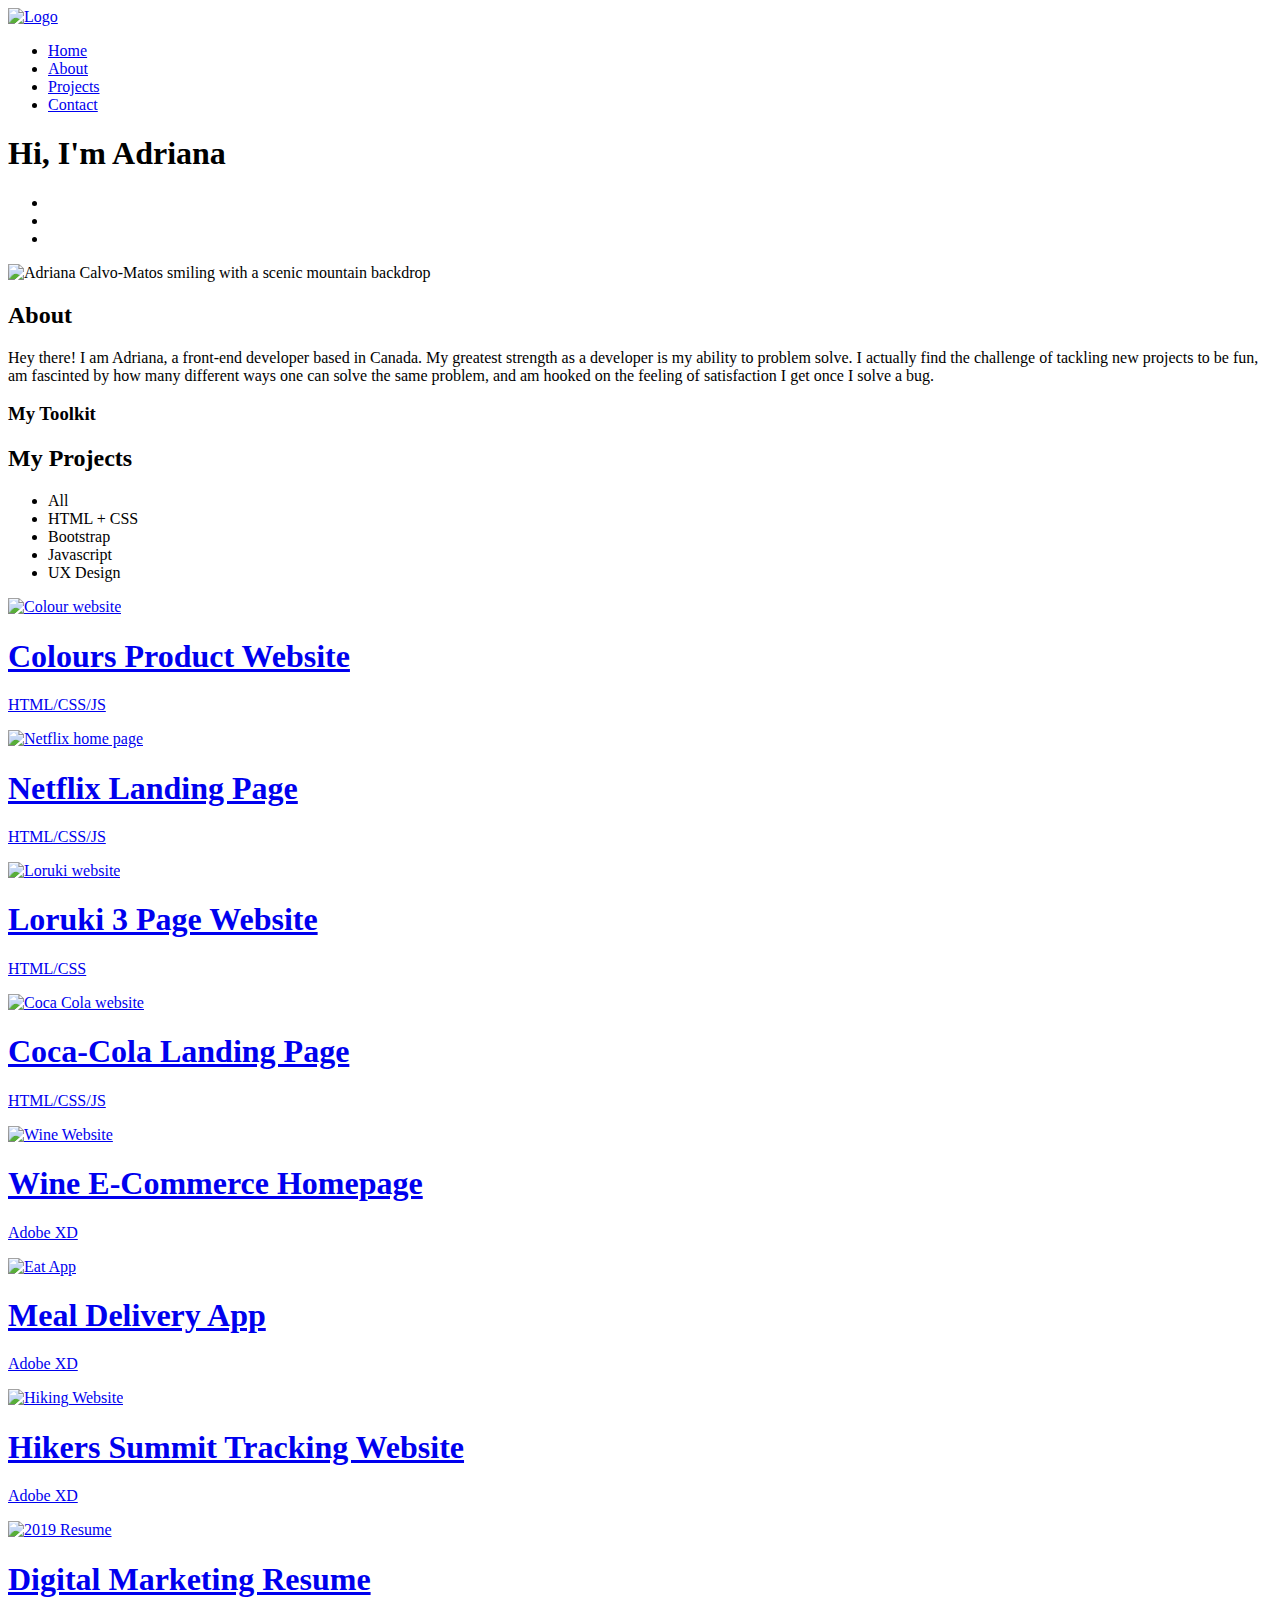
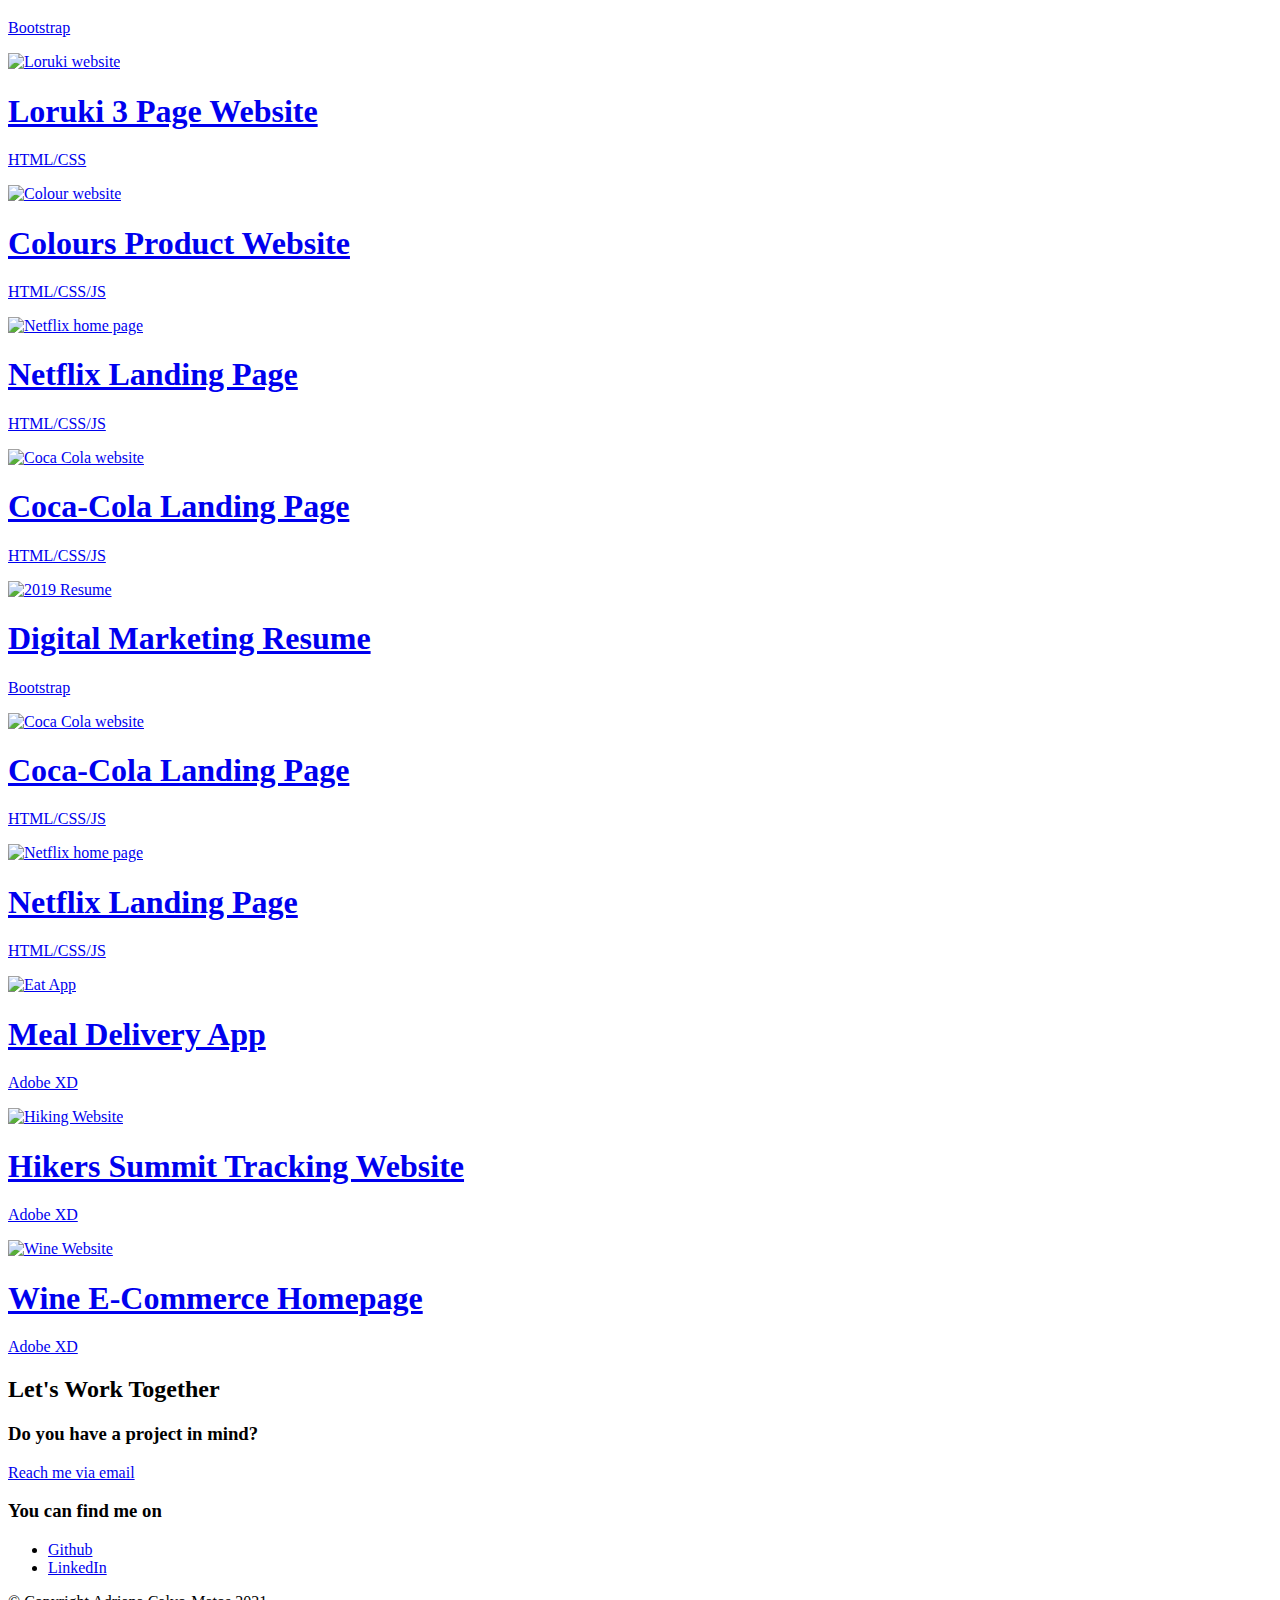
==== commit 9034f731: "Update HTML" ====
--- a/index.html
+++ b/index.html
@@ -134,7 +134,7 @@
                                         </div>
                                         <div class="card-summary">
                                             <h1>Netflix Landing Page</h1>
-                                            <h2>HTML/CSS/JS</h2>
+                                            <p>HTML/CSS/JS</p>
                                         </div>
                                     </div>
                                 </div>
@@ -510,7 +510,7 @@
     <footer id="footer">
         <div class="container">
             <div class="copyright">
-                <p>&copy; Copyright Adriana Calvo-Matos 2020</p>
+                <p>&copy; Copyright Adriana Calvo-Matos 2021</p>
             </div>
         </div>
     </footer>
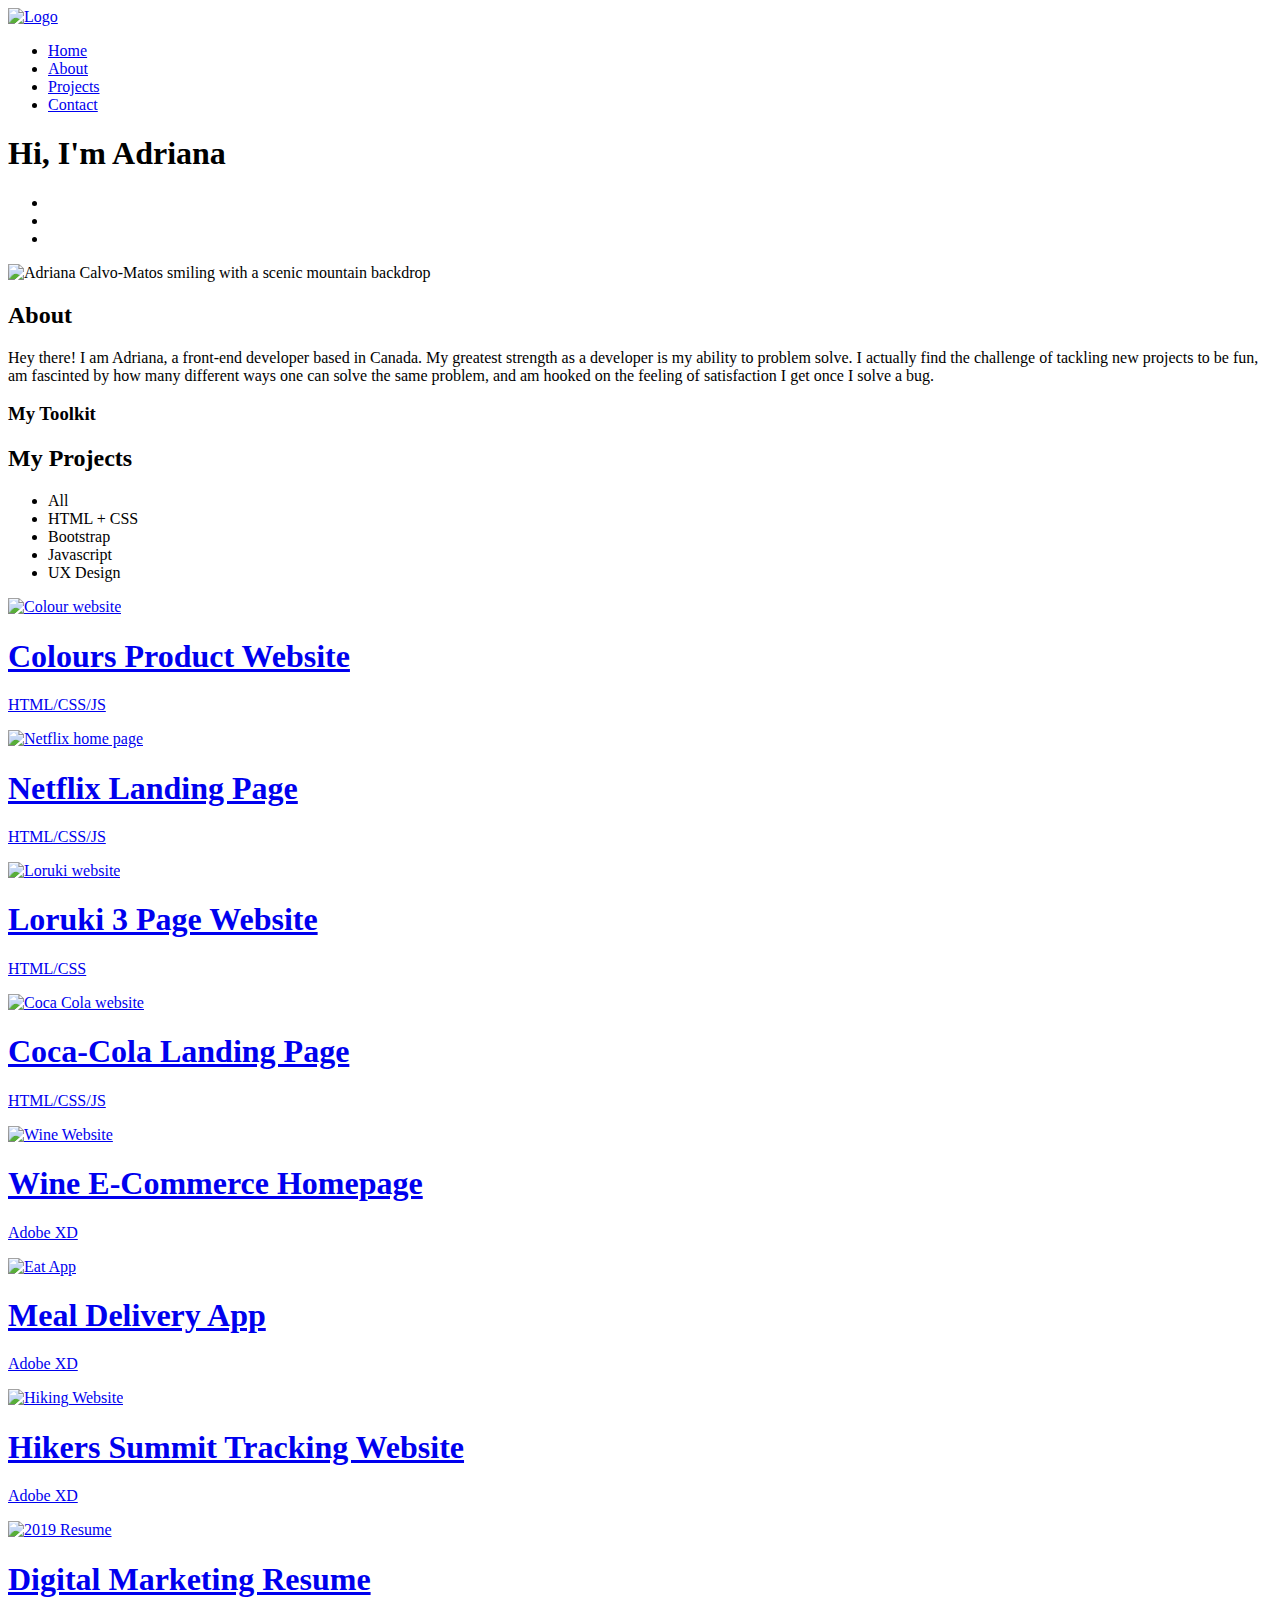
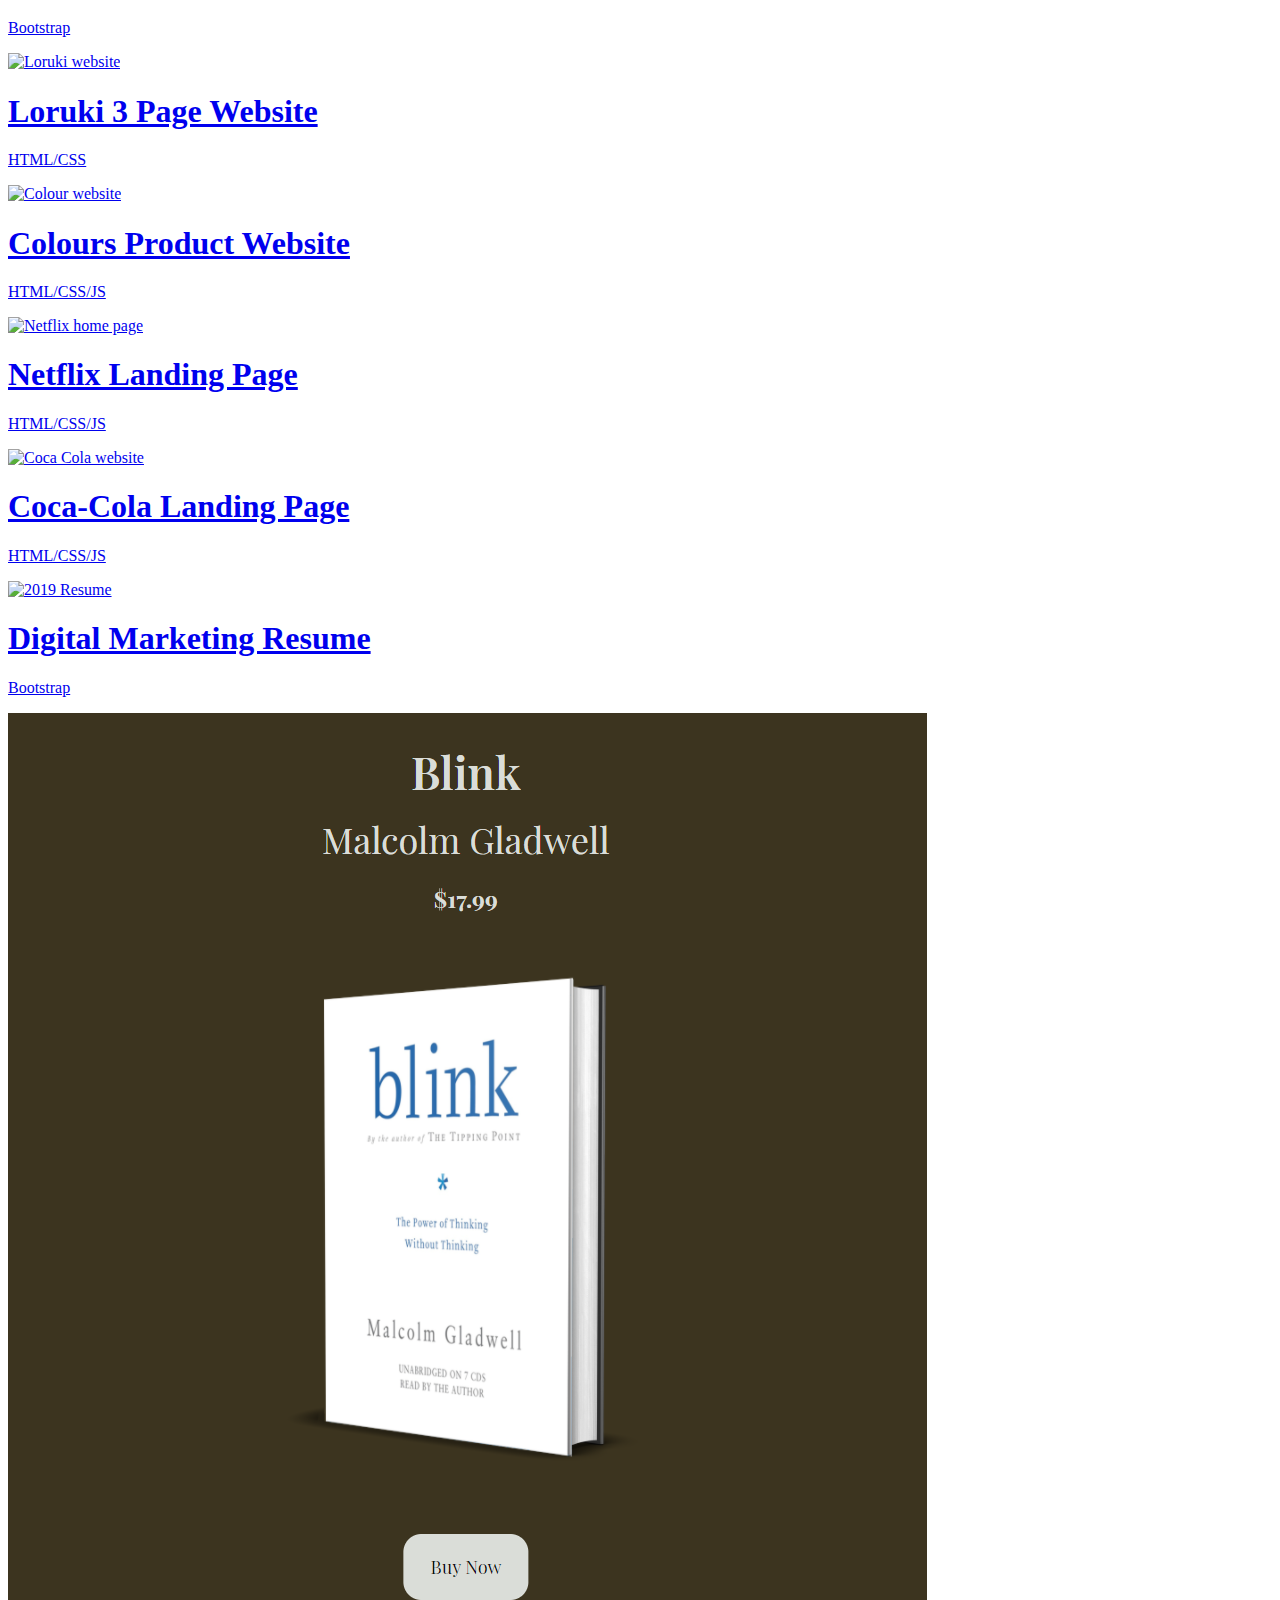
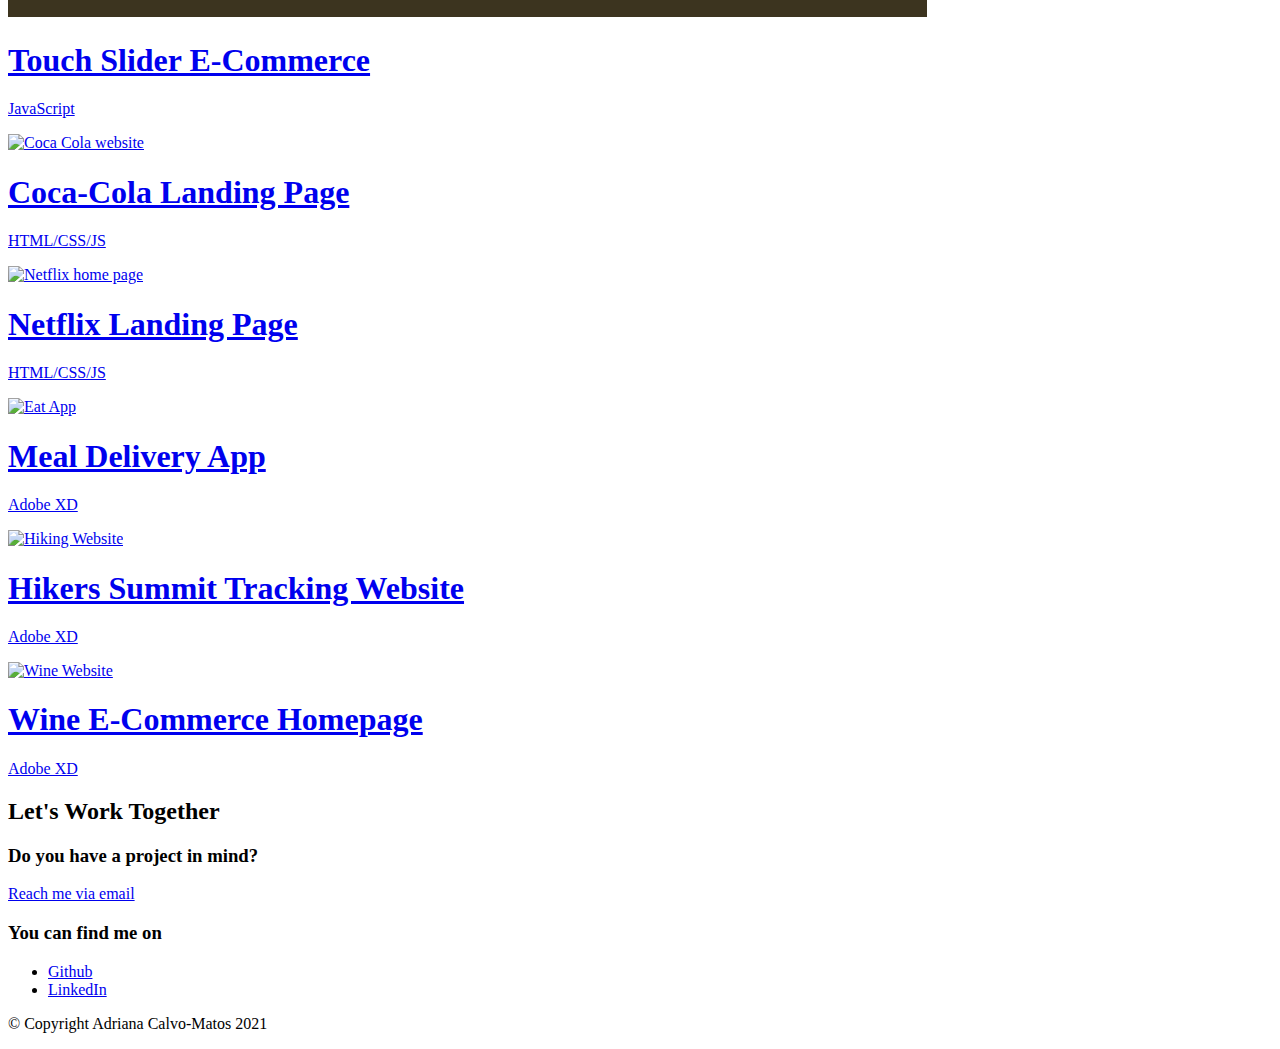
==== commit 8b94ef5d: "Adding new project" ====
--- a/index.html
+++ b/index.html
@@ -380,6 +380,26 @@
             <div id="tab-4-content" class="tab-content-item">
                 <div class="grid-4">
                     <div class="javascript">
+                        <a href="Touch-Slider/" target="_blank">
+                            <div class="card">
+                                <div class="square">
+                                    <img class="card-img" src="images/touch-slider.png" alt="Touch Slider E-Commerce">
+                                </div>
+                                    <div class="overlay">
+                                    <div class="card-txt">
+                                        <div class="card-icon">
+                                            <i class="fas fa-external-link-alt fa-2x"></i>
+                                        </div>
+                                        <div class="card-summary">
+                                            <h1>Touch Slider E-Commerce</h1>
+                                            <p>JavaScript</p>
+                                        </div>
+                                    </div>
+                                </div>
+                            </div>
+                        </a>
+                    </div>
+                    <div class="javascript">
                         <a href="Coca-Cola Website/" target="_blank">
                             <div class="card">
                                 <div class="square">
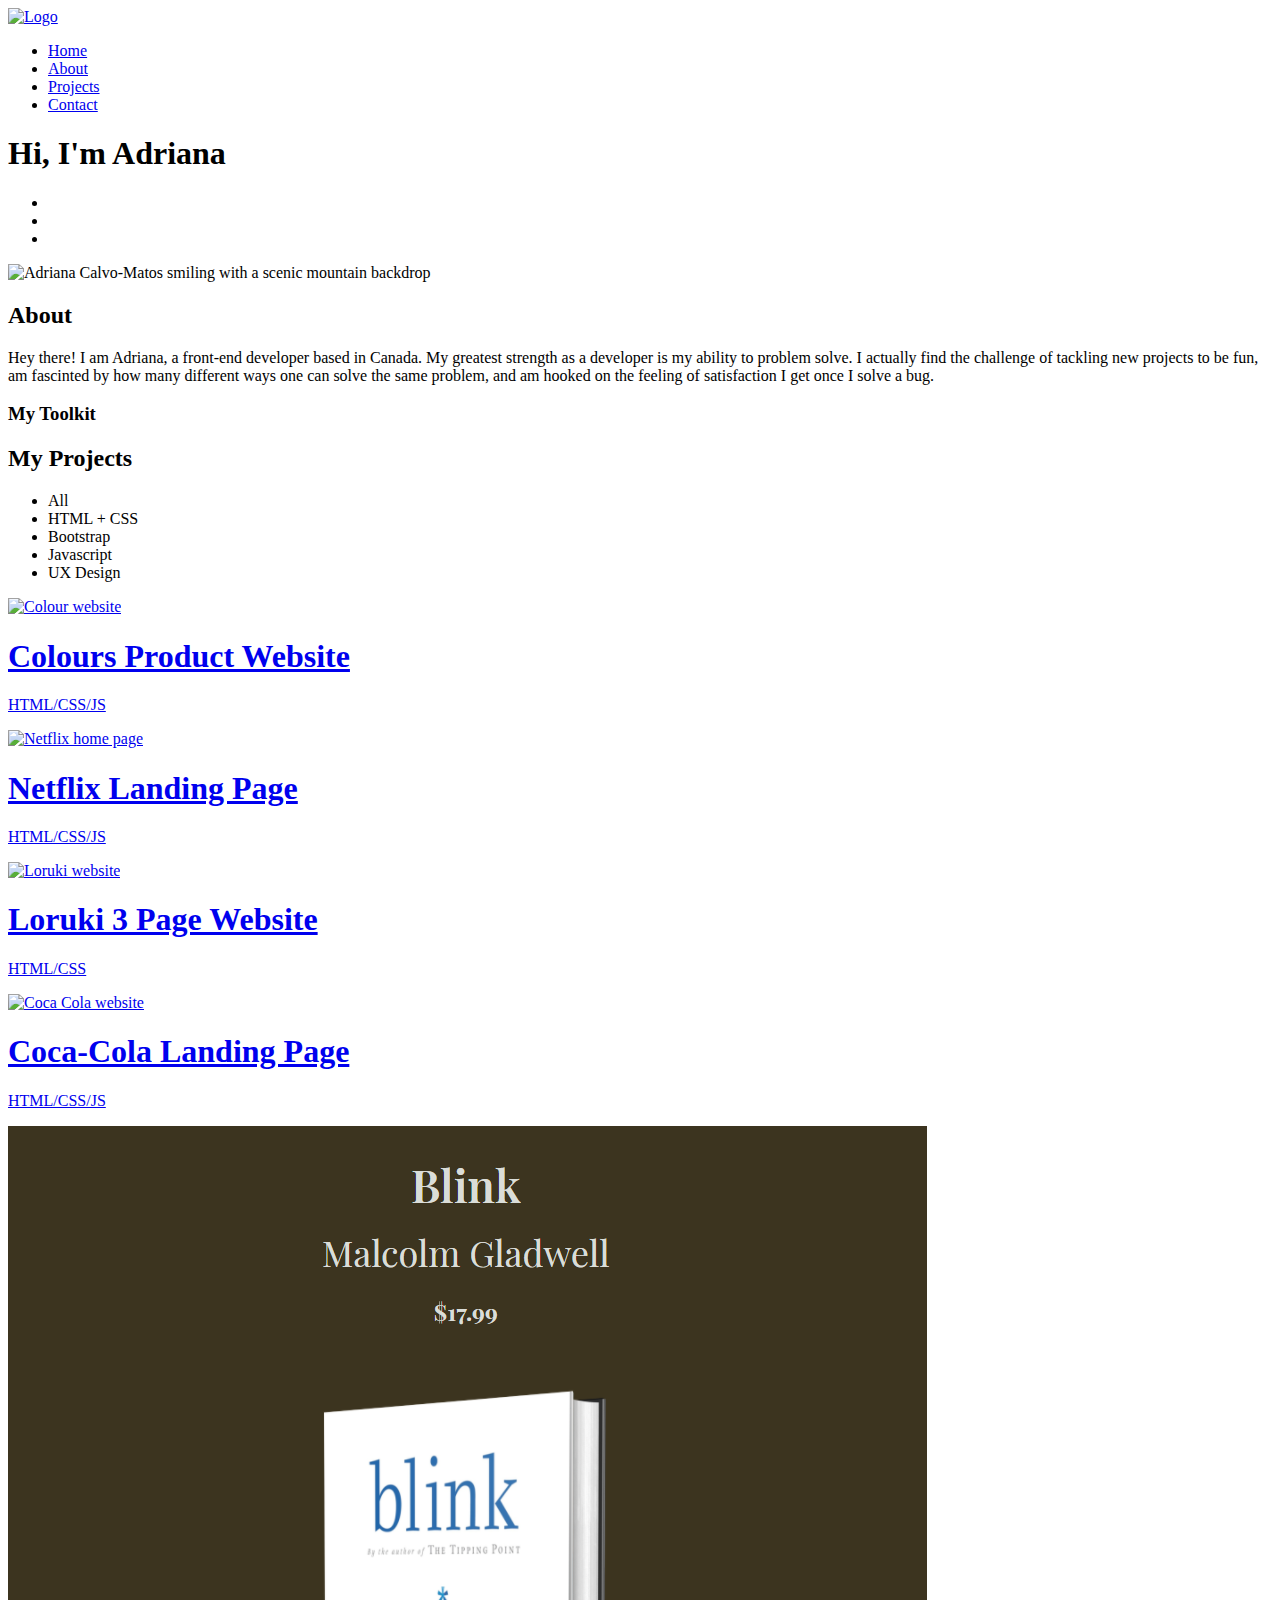
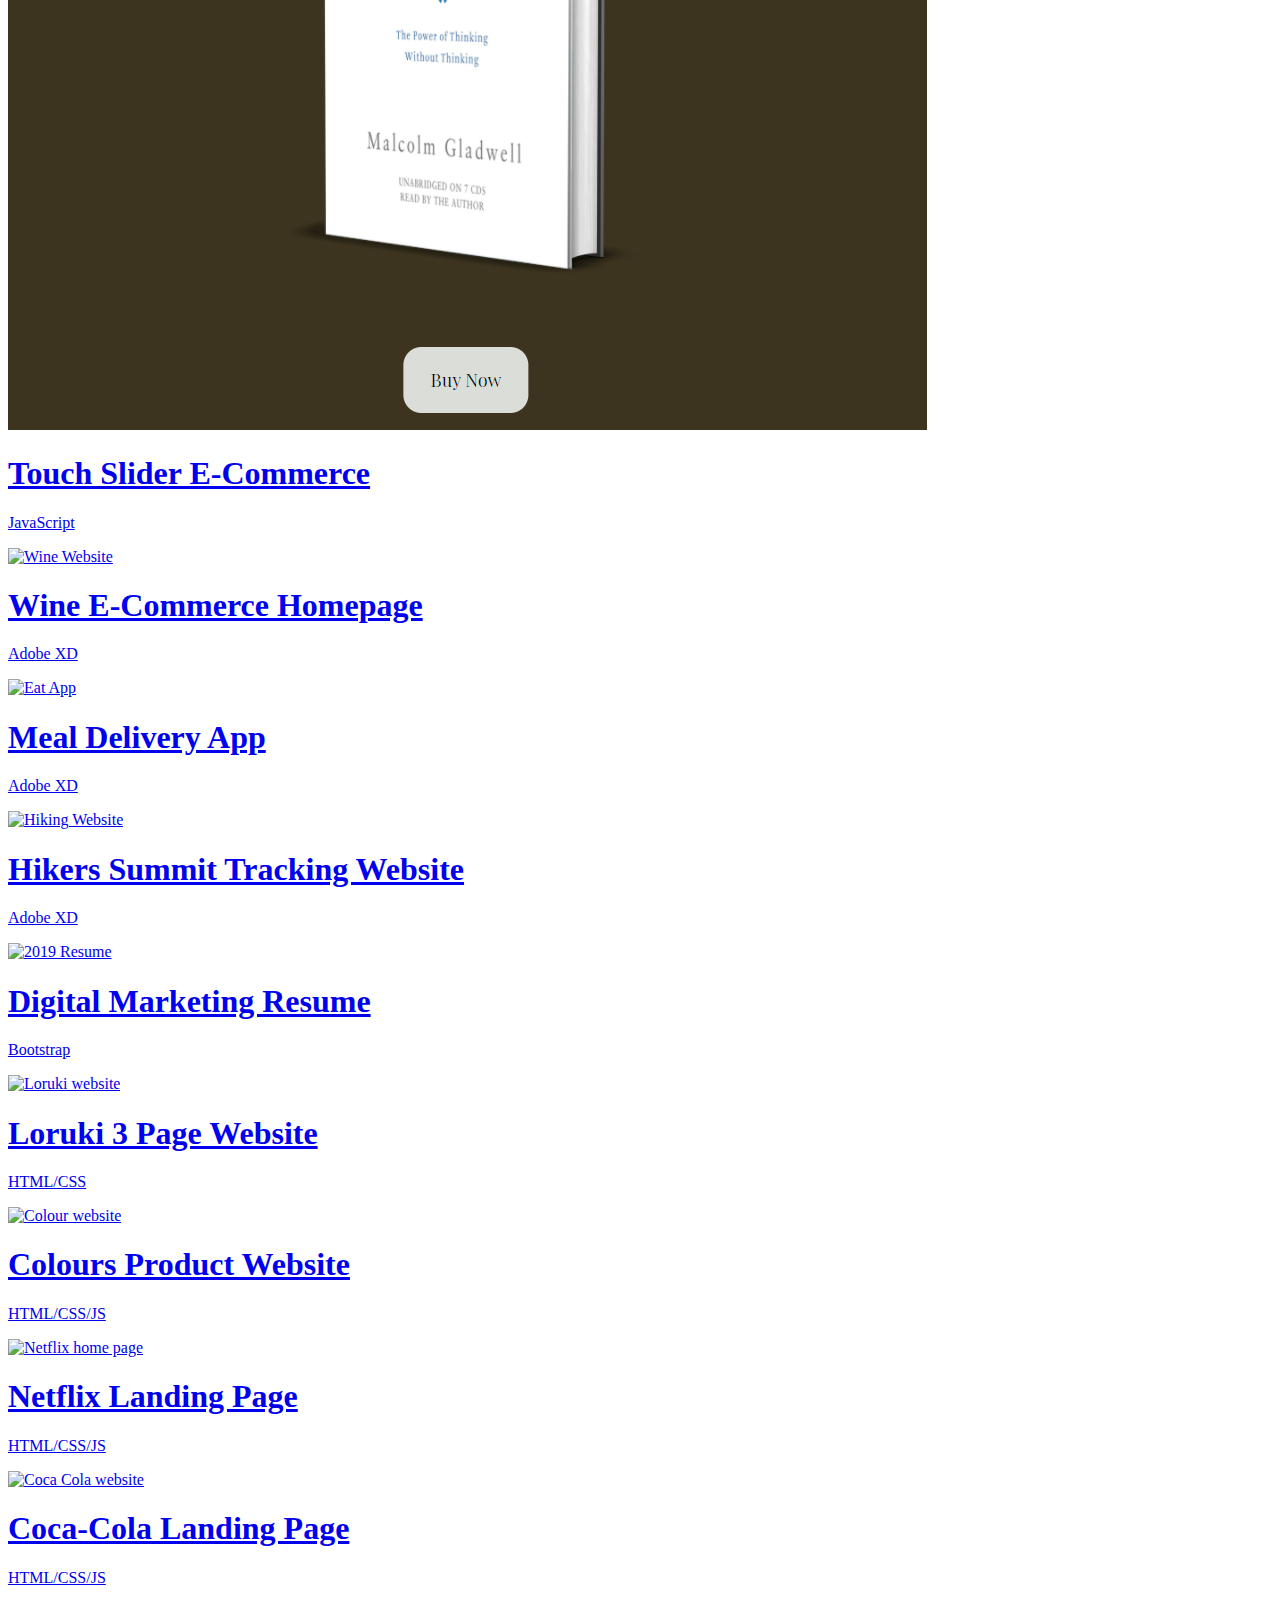
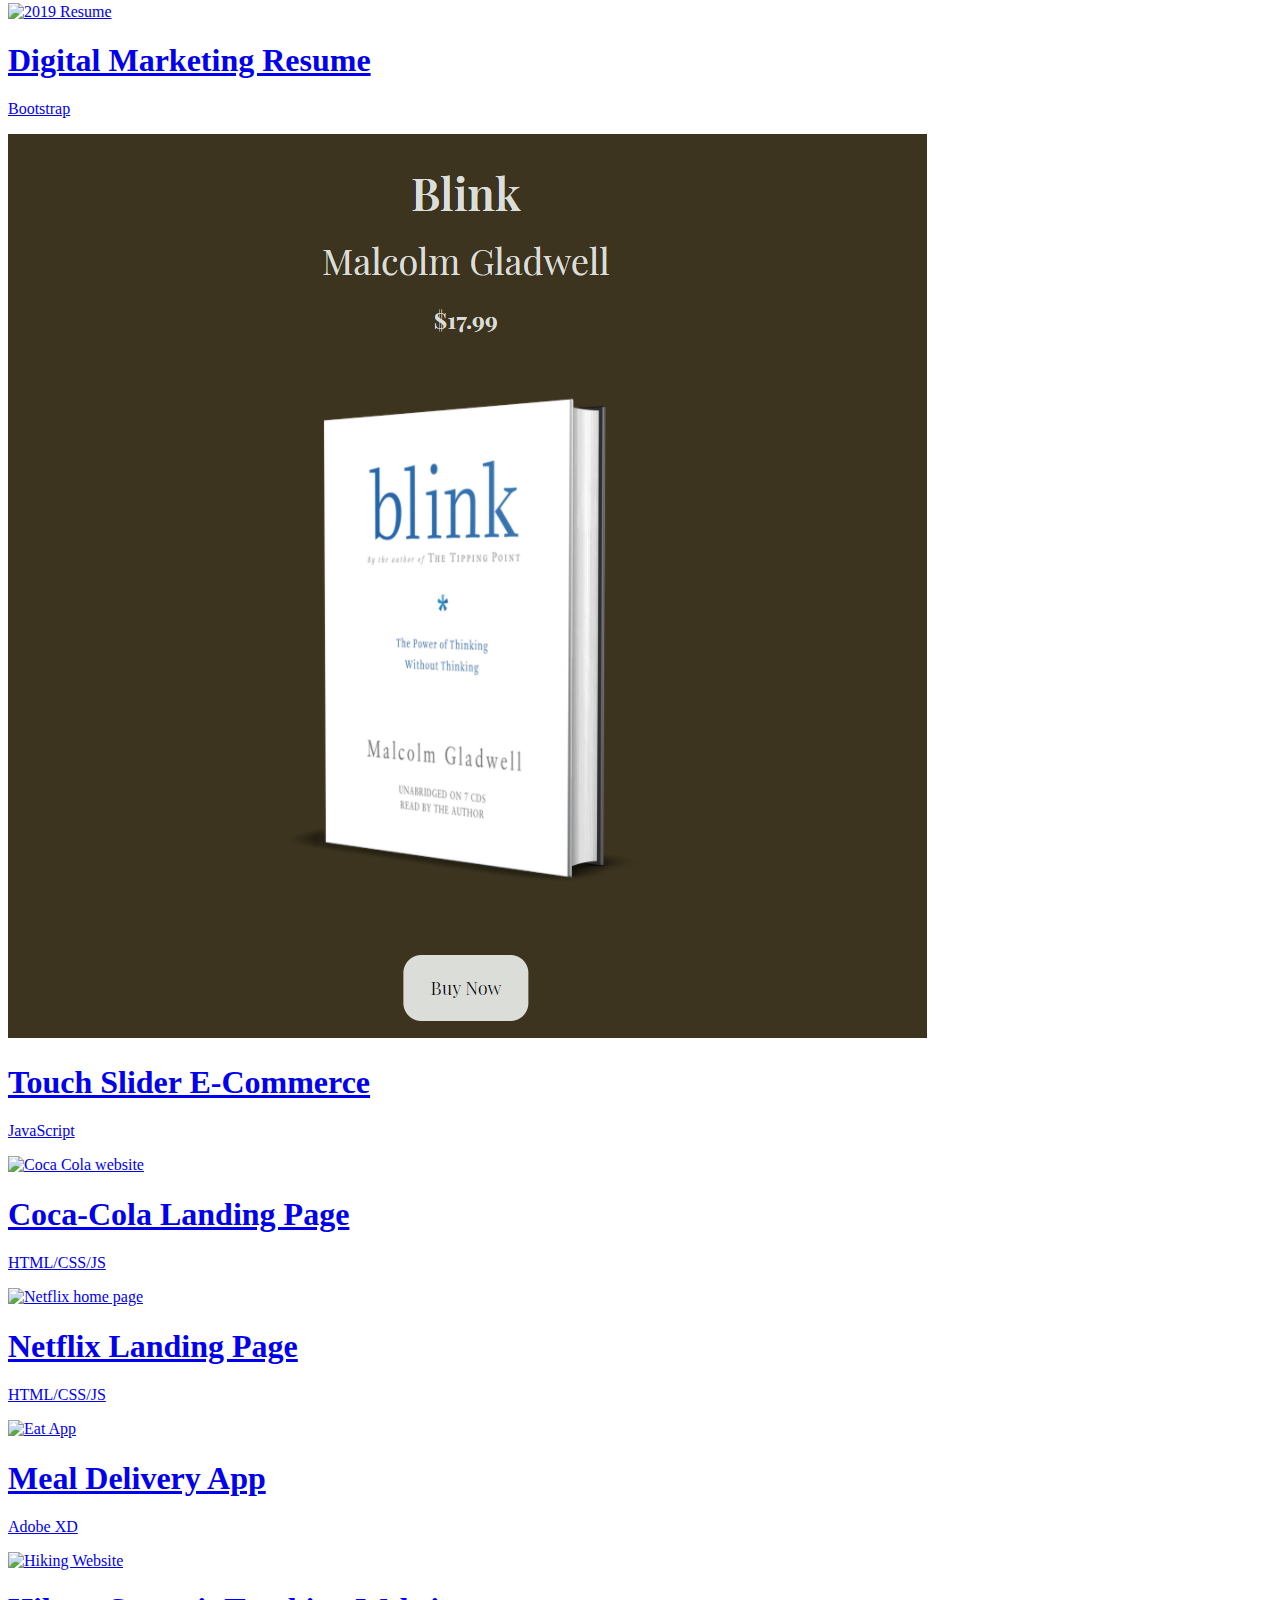
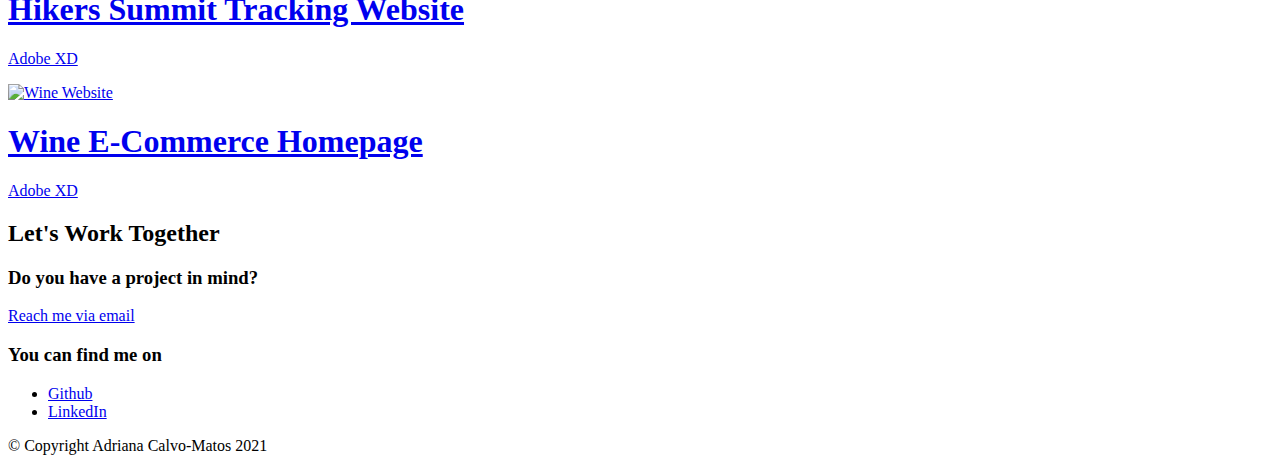
==== commit 04b8c965: "New Project" ====
--- a/index.html
+++ b/index.html
@@ -180,7 +180,27 @@
                                 </div>
                             </div>
                         </a>
-                    </div> 
+                    </div>
+                    <div class="javascript">
+                        <a href="Touch-Slider/" target="_blank">
+                            <div class="card">
+                                <div class="square">
+                                    <img class="card-img" src="images/touch-slider.png" alt="Touch Slider E-Commerce">
+                                </div>
+                                    <div class="overlay">
+                                    <div class="card-txt">
+                                        <div class="card-icon">
+                                            <i class="fas fa-external-link-alt fa-2x"></i>
+                                        </div>
+                                        <div class="card-summary">
+                                            <h1>Touch Slider E-Commerce</h1>
+                                            <p>JavaScript</p>
+                                        </div>
+                                    </div>
+                                </div>
+                            </div>
+                        </a>
+                    </div>
                     <div class="ux-design">
                         <a href="https://xd.adobe.com/view/310ae8a0-c2e1-4e36-8dc7-f44d77a626e7-6459/?fullscreen" target="_blank">
                             <div class="card">
